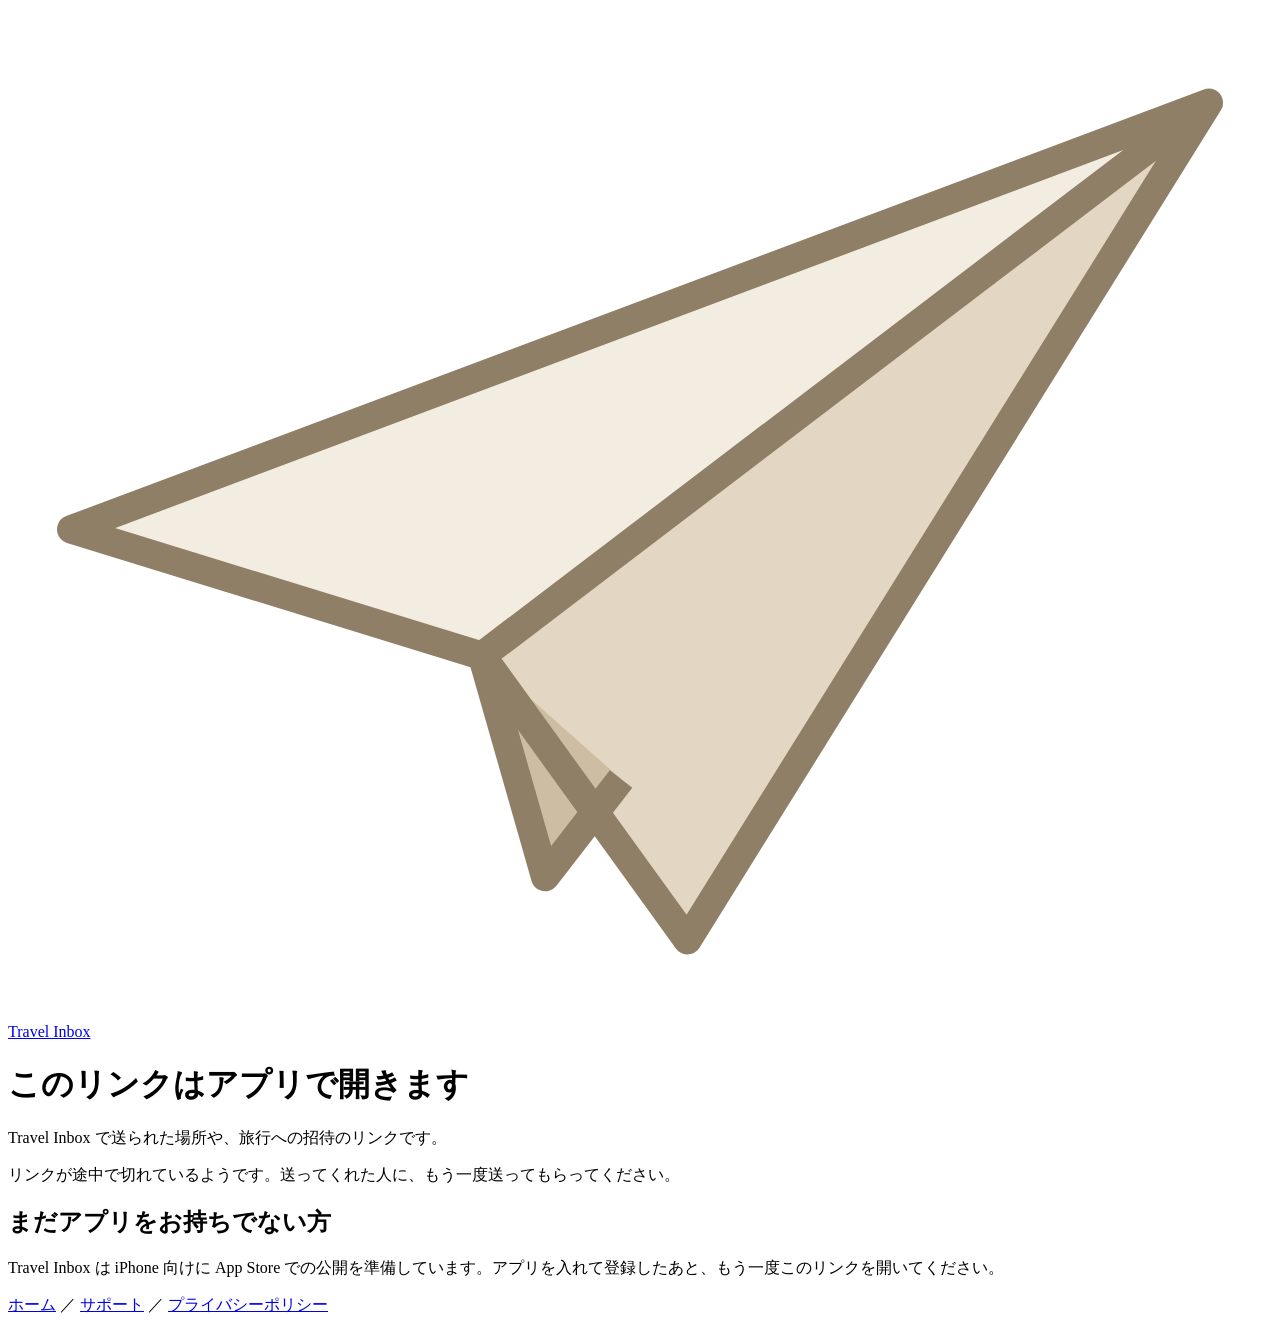
==== i/index.html @ f8fa5d2a "State exactly what trip members see, and help when the app link does nothing - privacy.html: members" ====
<!doctype html>
<html lang="ja">
  <head>
    <meta charset="utf-8" />
    <meta name="viewport" content="width=device-width, initial-scale=1" />
    <title>アプリで開く — Travel Inbox</title>
    <meta name="robots" content="noindex" />
    <!-- リンクの中身（トークン）を外部に渡さない。リファラも送らない。 -->
    <meta name="referrer" content="no-referrer" />
    <meta name="theme-color" content="#faf8f4" media="(prefers-color-scheme: light)" />
    <meta name="theme-color" content="#14120f" media="(prefers-color-scheme: dark)" />
    <link rel="icon" href="https://travel-inbox.hryoichi.com/icon.png" />
    <link rel="stylesheet" href="https://travel-inbox.hryoichi.com/styles.css" />
  </head>

  <!--
    アプリの「送る」「招待リンクを送る」で作られるリンクの行き先
    （https://travel-inbox.hryoichi.com/i/#<トークン>）。

    アプリが入っている iPhone では、Universal Links でこのページを開かずに
    アプリが開く（/.well-known/apple-app-site-association）。LINE のアプリ内
    ブラウザなどで開けなかったときだけ、このページが表示される。

    トークンは # の後ろにあるので、サーバーには届かない。このページもトークンを
    どこにも送らず、アプリを開くリンク（travelinbox://i/<トークン>）を組み立てる
    だけ。リンクの中身（場所・旅行の名前など）は表示しない（登録済みの利用者どうし
    だけで使う機能のため）。
  -->
  <body>
    <header class="site-header">
      <div class="wrap">
        <a class="wordmark" href="https://travel-inbox.hryoichi.com/">
          <svg class="mark" viewBox="0 0 40 32" aria-hidden="true" focusable="false">
            <path d="M2 16.5 38 3 15 20.5z" fill="#f3ece0" />
            <path d="M15 20.5 38 3 21.5 29.5z" fill="#e3d6c2" />
            <path d="M15 20.5 17 27.5l2.4-3.1z" fill="#cdbda3" />
            <path d="M2 16.5 38 3 21.5 29.5 15 20.5zM15 20.5 38 3M15 20.5l2 7 2.4-3.1" fill="none" stroke="#8f7f67" stroke-width=".9" stroke-linejoin="round" />
          </svg>
          Travel Inbox
        </a>
      </div>
    </header>

    <main class="share-link">
      <div class="wrap">
        <h1>このリンクはアプリで開きます</h1>
        <p>Travel Inbox で送られた場所や、旅行への招待のリンクです。</p>

        <div data-has-token hidden>
          <p><a class="share-link-open" href="#" data-open-app>アプリで開く</a></p>
          <p class="share-link-note">「このページを開きますか？」と聞かれたら「開く」を選んでください。</p>
          <p class="share-link-note">
            LINE などのアプリの中で開いていて反応しないときは、画面のメニューから「ブラウザで開く」（Safari で開く）を選んでから、もう一度押してください。
          </p>
        </div>

        <p data-no-token>
          リンクが途中で切れているようです。送ってくれた人に、もう一度送ってもらってください。
        </p>

        <section class="share-link-install" aria-labelledby="install-title">
          <h2 id="install-title">まだアプリをお持ちでない方</h2>
          <p>
            Travel Inbox は iPhone 向けに App Store での公開を準備しています。アプリを入れて登録したあと、もう一度このリンクを開いてください。
          </p>
        </section>

        <p class="share-link-links">
          <a href="https://travel-inbox.hryoichi.com/">ホーム</a> ／
          <a href="https://travel-inbox.hryoichi.com/support.html">サポート</a> ／
          <a href="https://travel-inbox.hryoichi.com/privacy.html">プライバシーポリシー</a>
        </p>
      </div>
    </main>

    <script>
      // アプリの src/utils/share-links.ts と同じ形のトークンだけを受け付ける。
      (function () {
        var token = decodeURIComponent(location.hash.replace(/^#/, ''));
        if (!/^[A-Za-z0-9_-]{8,64}$/.test(token)) return;
        document.querySelector('[data-open-app]').href = 'travelinbox://i/' + token;
        document.querySelector('[data-has-token]').hidden = false;
        document.querySelector('[data-no-token]').hidden = true;
      })();
    </script>
  </body>
</html>
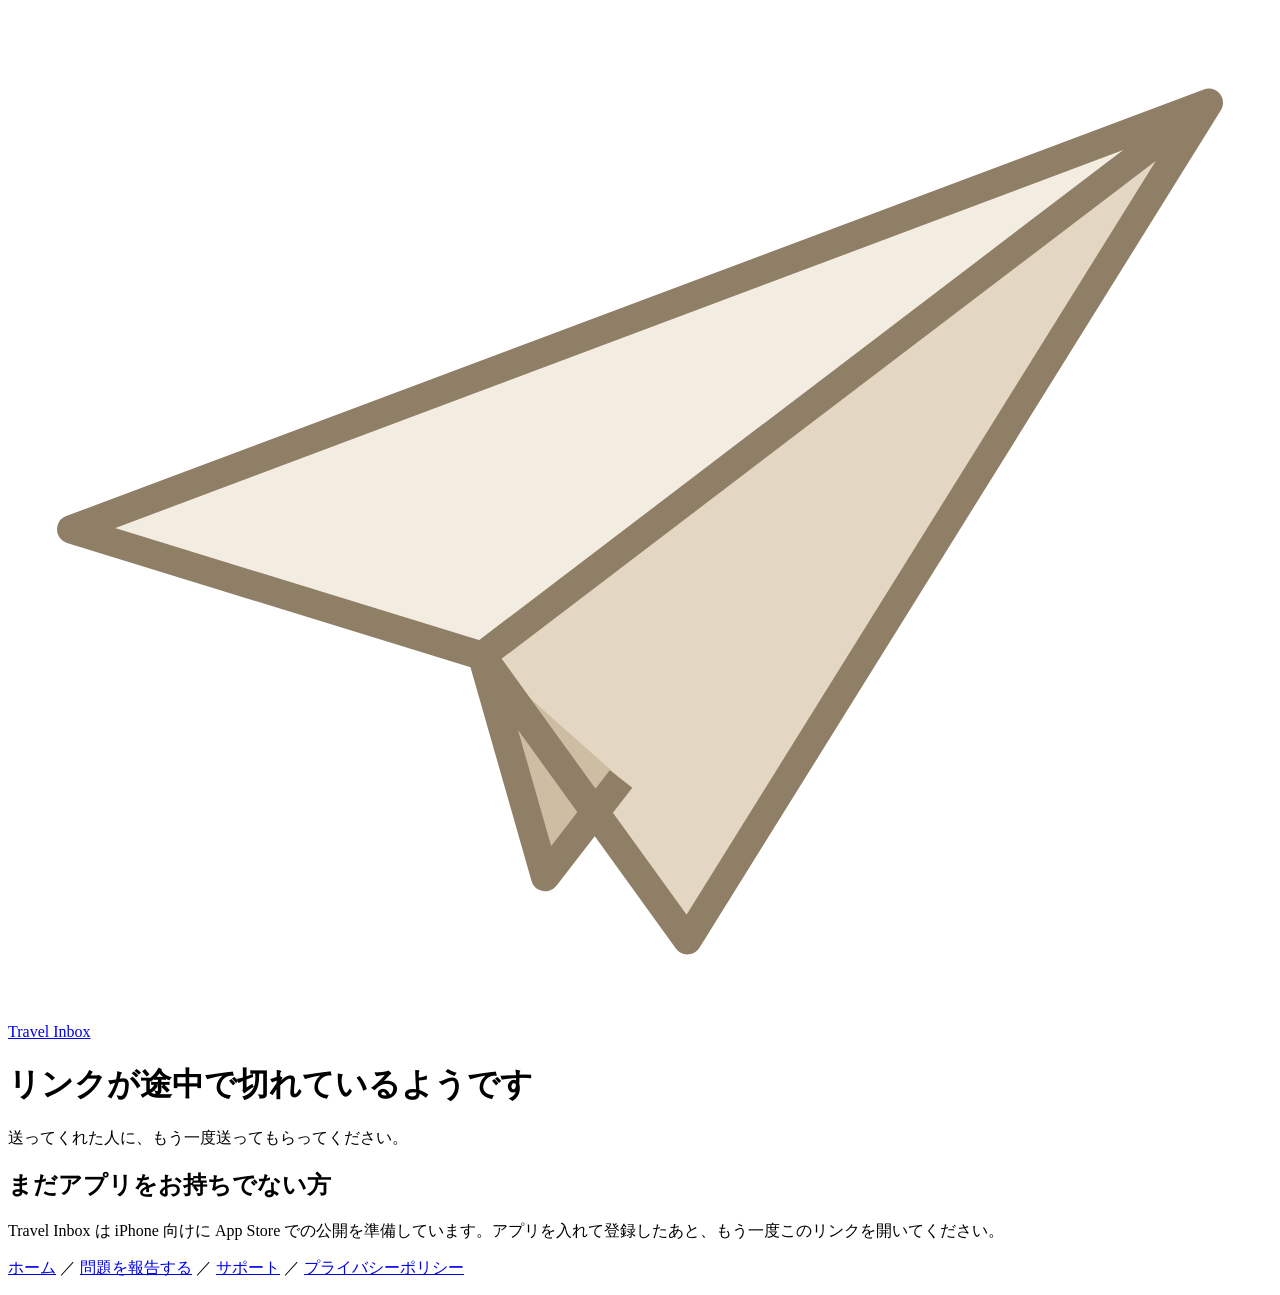
==== commit b44c0cb8: "Show what a shared link holds to people without the app The /i/ page now asks the share-web function" ====
--- a/i/index.html
+++ b/i/index.html
@@ -3,7 +3,7 @@
   <head>
     <meta charset="utf-8" />
     <meta name="viewport" content="width=device-width, initial-scale=1" />
-    <title>アプリで開く — Travel Inbox</title>
+    <title>Travel Inbox で共有されたリンク</title>
     <meta name="robots" content="noindex" />
     <!-- リンクの中身（トークン）を外部に渡さない。リファラも送らない。 -->
     <meta name="referrer" content="no-referrer" />
@@ -18,13 +18,19 @@
     （https://travel-inbox.hryoichi.com/i/#<トークン>）。
 
     アプリが入っている iPhone では、Universal Links でこのページを開かずに
-    アプリが開く（/.well-known/apple-app-site-association）。LINE のアプリ内
-    ブラウザなどで開けなかったときだけ、このページが表示される。
-
-    トークンは # の後ろにあるので、サーバーには届かない。このページもトークンを
-    どこにも送らず、アプリを開くリンク（travelinbox://i/<トークン>）を組み立てる
-    だけ。リンクの中身（場所・旅行の名前など）は表示しない（登録済みの利用者どうし
-    だけで使う機能のため）。
+    アプリが開く（/.well-known/apple-app-site-association）。このページが
+    表示されるのは、アプリを持っていない人と、LINE のアプリ内ブラウザなどで
+    アプリが開かなかったとき。
+
+    中身は、トークンを share-web（Supabase の Edge Function）に POST して受け取る
+    （アプリ側の 共有Webページ仕様書.md §5・§8）。トークンは # の後ろにあるので
+    このサイトのサーバーには届かず、関数にも URL ではなく本文で送る。見せる項目は
+    関数の先の DB 関数が決める（説明文・サムネイル・Places の座標・状態・タグは
+    返ってこない）。古いアプリで作られたリンクは "hidden" が返り、いままでどおり
+    「アプリで開いてください」だけを出す。
+
+    外部スクリプト・解析タグ・Cookie は使わない。名前やメモは他の人が書いた文字
+    なので、必ず textContent で入れる（innerHTML を使わない）。
   -->
   <body>
     <header class="site-header">
@@ -43,30 +49,63 @@
 
     <main class="share-link">
       <div class="wrap">
-        <h1>このリンクはアプリで開きます</h1>
-        <p>Travel Inbox で送られた場所や、旅行への招待のリンクです。</p>
+        <!-- 読み込み中・中身を出さないとき -->
+        <div data-view="message">
+          <h1 data-message-title>このリンクはアプリで開きます</h1>
+          <p data-message-body>Travel Inbox で送られた場所や、旅行への招待のリンクです。</p>
+        </div>
+
+        <!-- 送られた場所・イベント（§5.1） -->
+        <article class="share-card" data-view="item" hidden>
+          <p class="share-lead" data-item-lead></p>
+          <p class="share-kind" data-item-kind></p>
+          <h1 data-item-title></h1>
+          <ul class="share-facts" data-item-facts></ul>
+          <section class="share-memo" data-item-memo hidden>
+            <h2 data-item-memo-title></h2>
+            <p data-item-memo-body></p>
+          </section>
+          <div class="share-actions" data-item-actions></div>
+          <p class="share-link-note" data-expires></p>
+        </article>
+
+        <!-- 旅行への招待（§5.2）。行程やアイテムは出さない -->
+        <article class="share-card" data-view="invite" hidden>
+          <p class="share-lead" data-invite-lead></p>
+          <p class="share-kind">旅行</p>
+          <h1 data-invite-title></h1>
+          <ul class="share-facts" data-invite-facts></ul>
+          <p class="share-warning" data-invite-full hidden>
+            この旅行はメンバーが上限（10人）に達しています。
+          </p>
+          <p>参加すると、みんなが保存した場所を日ごとの行程にまとめられます。</p>
+          <p class="share-link-note" data-expires></p>
+        </article>
 
         <div data-has-token hidden>
           <p><a class="share-link-open" href="#" data-open-app>アプリで開く</a></p>
-          <p class="share-link-note">「このページを開きますか？」と聞かれたら「開く」を選んでください。</p>
+          <p class="share-link-note">アプリをお持ちの方はこちら。「このページを開きますか？」と聞かれたら「開く」を選んでください。</p>
           <p class="share-link-note">
             LINE などのアプリの中で開いていて反応しないときは、画面のメニューから「ブラウザで開く」（Safari で開く）を選んでから、もう一度押してください。
           </p>
         </div>
 
-        <p data-no-token>
-          リンクが途中で切れているようです。送ってくれた人に、もう一度送ってもらってください。
-        </p>
-
         <section class="share-link-install" aria-labelledby="install-title">
-          <h2 id="install-title">まだアプリをお持ちでない方</h2>
-          <p>
+          <h2 id="install-title" data-install-title>まだアプリをお持ちでない方</h2>
+          <ul class="share-benefits" data-benefits hidden>
+            <li>地図で、近くにある「行きたい」がすぐ分かる</li>
+            <li>会期のあるイベントは、前日にお知らせ</li>
+            <li>旅行の日程に入れて、行程のたたき台が作れる</li>
+          </ul>
+          <p data-store hidden><a class="share-link-open" href="#" data-store-link>App Store で入手</a></p>
+          <p data-install-note>
             Travel Inbox は iPhone 向けに App Store での公開を準備しています。アプリを入れて登録したあと、もう一度このリンクを開いてください。
           </p>
         </section>
 
         <p class="share-link-links">
           <a href="https://travel-inbox.hryoichi.com/">ホーム</a> ／
+          <a href="https://travel-inbox.hryoichi.com/support.html#report">問題を報告する</a> ／
           <a href="https://travel-inbox.hryoichi.com/support.html">サポート</a> ／
           <a href="https://travel-inbox.hryoichi.com/privacy.html">プライバシーポリシー</a>
         </p>
@@ -74,13 +113,260 @@
     </main>
 
     <script>
-      // アプリの src/utils/share-links.ts と同じ形のトークンだけを受け付ける。
       (function () {
-        var token = decodeURIComponent(location.hash.replace(/^#/, ''));
-        if (!/^[A-Za-z0-9_-]{8,64}$/.test(token)) return;
-        document.querySelector('[data-open-app]').href = 'travelinbox://i/' + token;
-        document.querySelector('[data-has-token]').hidden = false;
-        document.querySelector('[data-no-token]').hidden = true;
+        // App Store での公開が済んだら true にする（それまではボタンを出さない）。
+        var APP_STORE_LIVE = false;
+        var APP_STORE_URL = 'https://apps.apple.com/jp/app/id6815047981';
+
+        // ?backend=dev は dev の Supabase で作ったリンクを確かめるときだけ。
+        // どちらも公開の URL で、隠す必要はない。
+        var FUNCTIONS = {
+          prod: 'https://avoiknphqnhcsiqjcppp.supabase.co/functions/v1/share-web',
+          dev: 'https://ofaqtlhohzhgfcshvieb.supabase.co/functions/v1/share-web',
+        };
+        var backend = /(?:^|[?&])backend=dev(?:&|$)/.test(location.search) ? FUNCTIONS.dev : FUNCTIONS.prod;
+
+        var CATEGORIES = {
+          restaurant: 'レストラン',
+          cafe: 'カフェ',
+          sightseeing: '観光',
+          nature: '自然',
+          shopping: 'ショッピング',
+          hotel: '宿泊',
+          museum: '美術館・博物館',
+          activity: 'アクティビティ',
+          other: 'その他',
+        };
+        var SOURCE_LINKS = {
+          instagram: 'Instagram の投稿を見る',
+          tiktok: 'TikTok の投稿を見る',
+          x: 'X の投稿を見る',
+          google_maps: 'Google マップで見る',
+        };
+
+        var $ = function (selector) {
+          return document.querySelector(selector);
+        };
+        var show = function (selector, visible) {
+          var node = $(selector);
+          if (node) node.hidden = !visible;
+        };
+        var text = function (selector, value) {
+          $(selector).textContent = value;
+        };
+        var ua = navigator.userAgent;
+        var isApple = /iPhone|iPad|iPod|Macintosh/.test(ua);
+        var isAndroid = /Android/.test(ua);
+
+        var setMessage = function (title, body) {
+          text('[data-message-title]', title);
+          text('[data-message-body]', body);
+          show('[data-view="message"]', true);
+          show('[data-view="item"]', false);
+          show('[data-view="invite"]', false);
+        };
+
+        // 「保存すると何ができるか」とストアのボタン（§6.1）。kind が無いときは一般の案内。
+        var setInstall = function (kind) {
+          if (kind) {
+            text('[data-install-title]', kind === 'invite' ? 'Travel Inbox で参加する' : 'Travel Inbox に保存すると');
+            show('[data-benefits]', true);
+          }
+          if (isAndroid) {
+            text('[data-install-note]', 'いまは iPhone 版だけです。');
+            return;
+          }
+          if (APP_STORE_LIVE) {
+            var link = $('[data-store-link]');
+            link.href = APP_STORE_URL;
+            link.textContent =
+              kind === 'invite' ? 'App Store で入手して参加する'
+              : kind === 'item' ? 'App Store で入手して保存する'
+              : 'App Store で入手';
+            show('[data-store]', true);
+            text('[data-install-note]', 'アプリを入れて登録したら、もう一度このリンクを開いてください。');
+          }
+        };
+
+        var day = function (date, withYear) {
+          return date.toLocaleDateString(
+            'ja-JP',
+            withYear
+              ? { year: 'numeric', month: 'long', day: 'numeric', weekday: 'short' }
+              : { month: 'long', day: 'numeric', weekday: 'short' },
+          );
+        };
+        // 「10月10日(金) 〜 11月24日(月)」。今年でなければ年も付ける。
+        var period = function (start, end) {
+          if (!start) return '';
+          var thisYear = new Date().getFullYear();
+          var withYear = start.getFullYear() !== thisYear || Boolean(end && end.getFullYear() !== thisYear);
+          if (!end || start.toDateString() === end.toDateString()) return day(start, withYear);
+          return day(start, withYear) + ' 〜 ' + day(end, withYear);
+        };
+        var parseInstant = function (value) {
+          var date = value ? new Date(value) : null;
+          return date && !isNaN(date.getTime()) ? date : null;
+        };
+        // 旅行の日程は「2026-10-10」の形の現地の日付。
+        var parseDay = function (value) {
+          var match = /^(\d{4})-(\d{2})-(\d{2})$/.exec(value || '');
+          return match ? new Date(Number(match[1]), Number(match[2]) - 1, Number(match[3])) : null;
+        };
+        var until = function (value) {
+          var date = parseInstant(value);
+          return date
+            ? 'このリンクは' + date.toLocaleDateString('ja-JP', { month: 'long', day: 'numeric' }) + 'まで有効です。'
+            : '';
+        };
+        var fact = function (list, value) {
+          if (!value) return;
+          var li = document.createElement('li');
+          li.textContent = value;
+          list.appendChild(li);
+        };
+        var action = function (list, label, href) {
+          if (!/^https?:\/\//.test(href)) return;
+          var a = document.createElement('a');
+          a.className = 'share-action';
+          a.href = href;
+          a.rel = 'noopener noreferrer';
+          a.textContent = label;
+          list.appendChild(a);
+        };
+
+        var renderItem = function (data) {
+          var item = data.item || {};
+          var isEvent = item.type === 'event';
+          var sender = data.sender_name;
+          var what = isEvent ? '「行きたいイベント」' : '「行きたい場所」';
+          text('[data-item-lead]', (sender ? sender + 'さんから' : '') + what + 'が届きました');
+          text('[data-item-kind]', isEvent ? 'イベント' : CATEGORIES[item.category] || '場所');
+          text('[data-item-title]', item.title || '');
+          document.title = (item.title || '共有されたリンク') + ' — Travel Inbox';
+
+          var facts = $('[data-item-facts]');
+          if (isEvent) {
+            fact(facts, period(parseInstant(item.event_start_at), parseInstant(item.event_end_at)));
+            if (item.venue) fact(facts, '会場: ' + item.venue);
+          }
+          fact(facts, item.address || [item.prefecture, item.city].filter(Boolean).join(''));
+
+          if (item.memo) {
+            text('[data-item-memo-title]', (sender ? sender + 'さん' : '送った人') + 'のメモ');
+            text('[data-item-memo-body]', item.memo);
+            show('[data-item-memo]', true);
+          }
+
+          // 地図アプリのリンク（§5.1・§10.1）。Places の座標は返ってこないので、
+          // 返ってきた座標は使ってよい。place ID は Google マップの URL にだけ使う。
+          var actions = $('[data-item-actions]');
+          var name = (isEvent ? item.venue : item.place_name) || item.title || '';
+          var hasPin = typeof item.latitude === 'number' && typeof item.longitude === 'number';
+          var pin = hasPin ? item.latitude + ',' + item.longitude : '';
+          var words = [name, item.address].filter(Boolean).join(' ');
+          var fromGoogleMaps = item.source === 'google_maps' && item.source_url;
+          if (!fromGoogleMaps && (item.google_place_id || pin || words)) {
+            var google =
+              'https://www.google.com/maps/search/?api=1&query=' +
+              encodeURIComponent(item.google_place_id ? words : pin || words) +
+              (item.google_place_id ? '&query_place_id=' + encodeURIComponent(item.google_place_id) : '');
+            action(actions, 'Google マップで開く', google);
+          }
+          if (isApple && (pin || words)) {
+            var apple =
+              'https://maps.apple.com/?q=' +
+              encodeURIComponent(name || words) +
+              (pin ? '&ll=' + pin : item.address ? '&address=' + encodeURIComponent(item.address) : '');
+            action(actions, 'Apple マップで開く', apple);
+          }
+          if (item.source_url) {
+            action(actions, SOURCE_LINKS[item.source] || '元のページを見る', item.source_url);
+          }
+
+          text('[data-view="item"] [data-expires]', until(data.expires_at));
+          show('[data-view="message"]', false);
+          show('[data-view="item"]', true);
+        };
+
+        var renderInvite = function (data) {
+          var trip = data.trip || {};
+          text('[data-invite-lead]', (trip.owner_name ? trip.owner_name + 'さんから' : '') + '旅行に招待されています');
+          text('[data-invite-title]', trip.title || '');
+          document.title = '旅行「' + (trip.title || '') + '」への招待 — Travel Inbox';
+
+          var facts = $('[data-invite-facts]');
+          if (trip.destination_name && trip.destination_name !== trip.title) {
+            fact(facts, '行き先: ' + trip.destination_name);
+          }
+          var start = parseDay(trip.start_date);
+          var end = parseDay(trip.end_date);
+          if (start) {
+            var days = end ? Math.round((end - start) / 86400000) + 1 : 1;
+            fact(facts, period(start, end) + (days > 1 ? '・' + days + '日間' : ''));
+          }
+          fact(facts, 'メンバー' + (trip.member_count || 1) + '人');
+          show('[data-invite-full]', (trip.member_count || 0) >= 10);
+
+          text('[data-view="invite"] [data-expires]', until(data.expires_at));
+          show('[data-view="message"]', false);
+          show('[data-view="invite"]', true);
+        };
+
+        // アプリの src/utils/share-links.ts と同じ形のトークンだけを受け付ける。
+        var token = '';
+        try {
+          token = decodeURIComponent(location.hash.replace(/^#/, ''));
+        } catch (e) {
+          token = '';
+        }
+        if (!/^[A-Za-z0-9_-]{8,64}$/.test(token)) {
+          setMessage('リンクが途中で切れているようです', '送ってくれた人に、もう一度送ってもらってください。');
+          setInstall(null);
+          return;
+        }
+
+        $('[data-open-app]').href = 'travelinbox://i/' + token;
+        show('[data-has-token]', true);
+        setMessage('読み込んでいます…', '');
+        setInstall(null);
+
+        fetch(backend, {
+          method: 'POST',
+          headers: { 'Content-Type': 'application/json' },
+          body: JSON.stringify({ token: token }),
+          credentials: 'omit',
+          referrerPolicy: 'no-referrer',
+          cache: 'no-store',
+        })
+          .then(function (response) {
+            if (!response.ok) throw new Error('status ' + response.status);
+            return response.json();
+          })
+          .then(function (data) {
+            if (data.state === 'ok' && data.kind === 'item') {
+              renderItem(data);
+              setInstall('item');
+            } else if (data.state === 'ok' && data.kind === 'invite') {
+              renderInvite(data);
+              setInstall('invite');
+            } else if (data.state === 'expired') {
+              setMessage('このリンクは有効期限が切れています', '送った人に新しいリンクを頼んでください。');
+              show('[data-has-token]', false);
+            } else if (data.state === 'hidden') {
+              // Web で見せる前に作られたリンク（§7.3）。いままでどおりの案内。
+              setMessage('このリンクはアプリで開きます', 'Travel Inbox で送られた場所や、旅行への招待のリンクです。');
+            } else {
+              setMessage(
+                'このリンクは使えなくなっています',
+                '送った人が止めたか、送った項目や旅行が削除された可能性があります。',
+              );
+              show('[data-has-token]', false);
+            }
+          })
+          .catch(function () {
+            setMessage('通信できませんでした', '電波の良いところで、ページを読み込み直してください。');
+          });
       })();
     </script>
   </body>
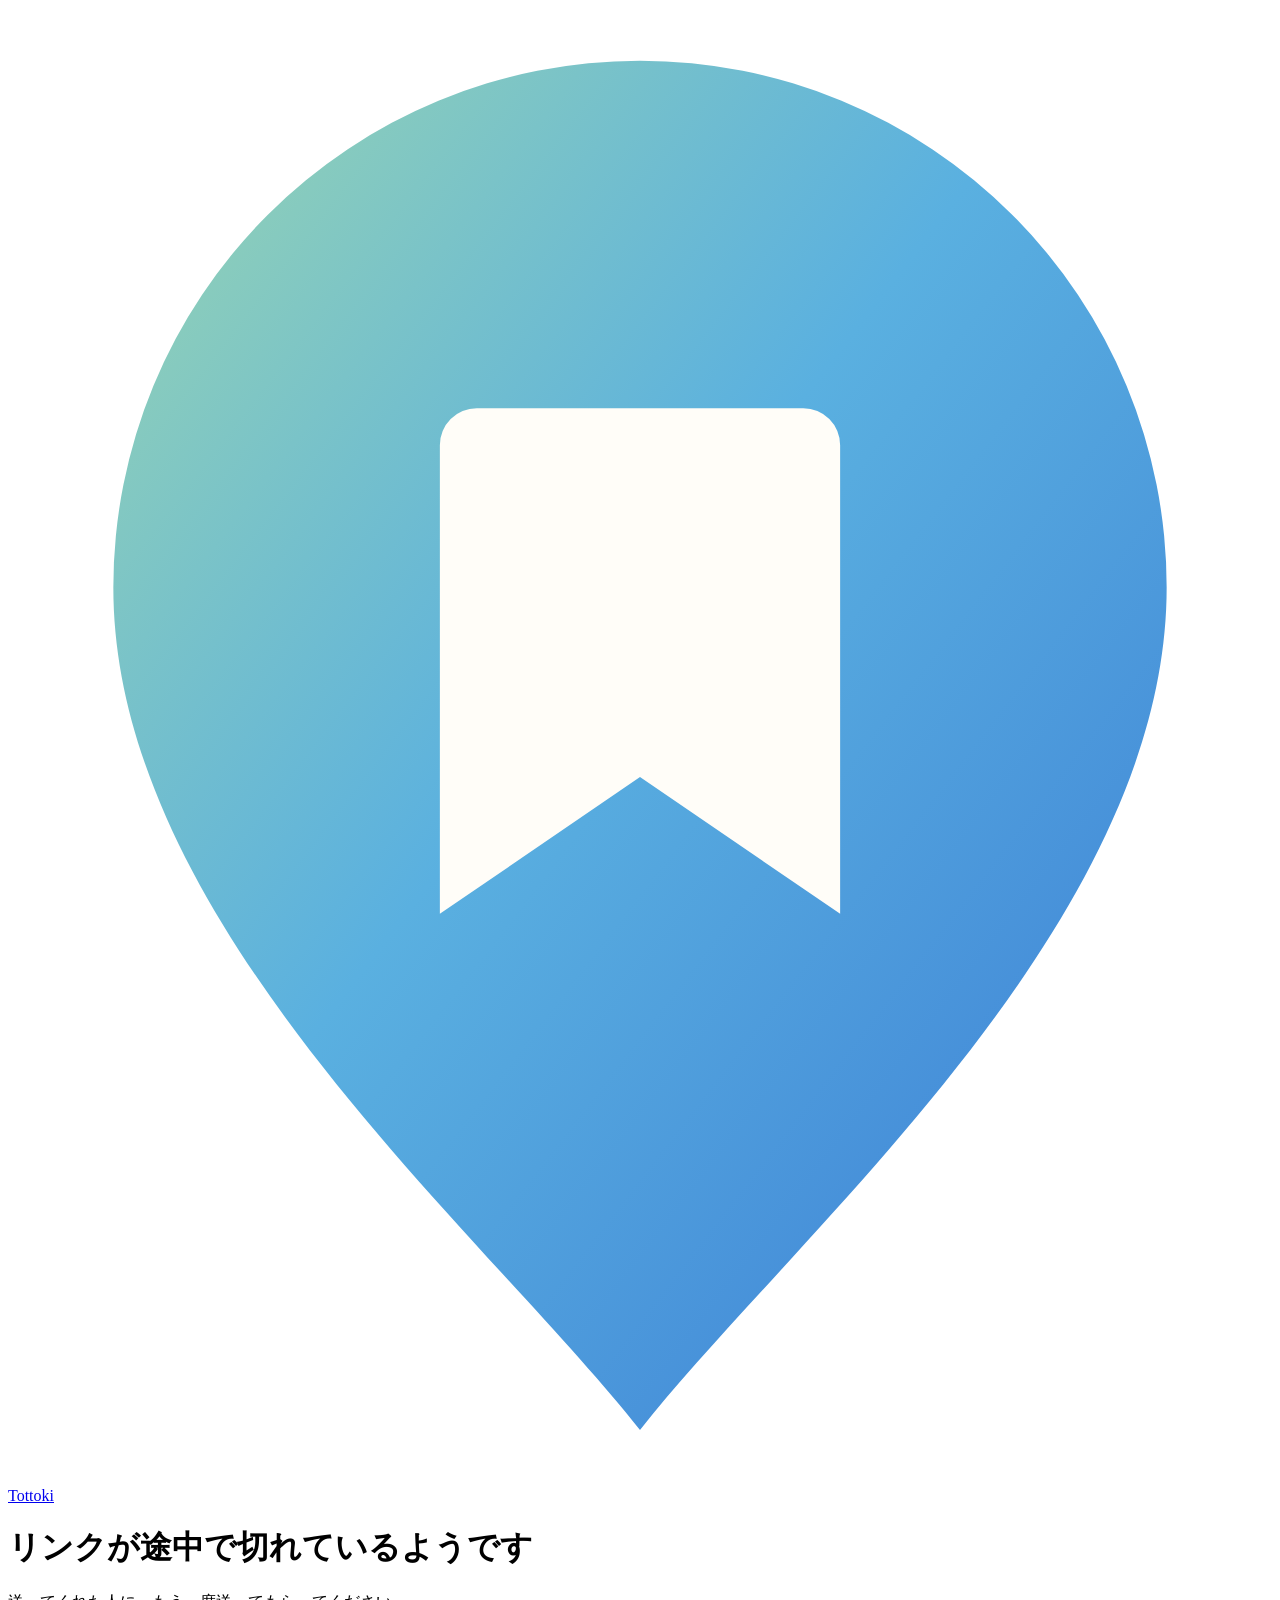
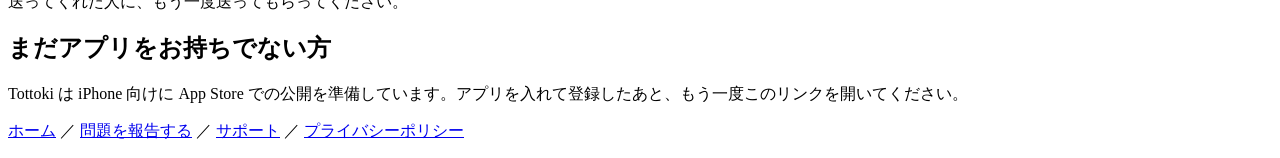
==== commit a5a7ee49: "Rename the site to Tottoki and move it to tottoki.hryoichi.com The app is now Tottoki (とっとき), "行きたいを" ====
--- a/i/index.html
+++ b/i/index.html
@@ -3,19 +3,19 @@
   <head>
     <meta charset="utf-8" />
     <meta name="viewport" content="width=device-width, initial-scale=1" />
-    <title>Travel Inbox で共有されたリンク</title>
+    <title>Tottoki で共有されたリンク</title>
     <meta name="robots" content="noindex" />
     <!-- リンクの中身（トークン）を外部に渡さない。リファラも送らない。 -->
     <meta name="referrer" content="no-referrer" />
     <meta name="theme-color" content="#faf8f4" media="(prefers-color-scheme: light)" />
     <meta name="theme-color" content="#14120f" media="(prefers-color-scheme: dark)" />
-    <link rel="icon" href="https://travel-inbox.hryoichi.com/icon.png" />
-    <link rel="stylesheet" href="https://travel-inbox.hryoichi.com/styles.css" />
+    <link rel="icon" href="https://tottoki.hryoichi.com/icon.png" />
+    <link rel="stylesheet" href="https://tottoki.hryoichi.com/styles.css" />
   </head>
 
   <!--
     アプリの「送る」「招待リンクを送る」で作られるリンクの行き先
-    （https://travel-inbox.hryoichi.com/i/#<トークン>）。
+    （https://tottoki.hryoichi.com/i/#<トークン>）。
 
     アプリが入っている iPhone では、Universal Links でこのページを開かずに
     アプリが開く（/.well-known/apple-app-site-association）。このページが
@@ -25,9 +25,8 @@
     中身は、トークンを share-web（Supabase の Edge Function）に POST して受け取る
     （アプリ側の 共有Webページ仕様書.md §5・§8）。トークンは # の後ろにあるので
     このサイトのサーバーには届かず、関数にも URL ではなく本文で送る。見せる項目は
-    関数の先の DB 関数が決める（説明文・サムネイル・Places の座標・状態・タグは
-    返ってこない）。古いアプリで作られたリンクは "hidden" が返り、いままでどおり
-    「アプリで開いてください」だけを出す。
+    関数の先の DB 関数が決める（説明文・サムネイル・Places の座標・状態・タグ・
+    メモ（送ったときに選んだもの以外）は返ってこない）。
 
     外部スクリプト・解析タグ・Cookie は使わない。名前やメモは他の人が書いた文字
     なので、必ず textContent で入れる（innerHTML を使わない）。
@@ -35,14 +34,13 @@
   <body>
     <header class="site-header">
       <div class="wrap">
-        <a class="wordmark" href="https://travel-inbox.hryoichi.com/">
-          <svg class="mark" viewBox="0 0 40 32" aria-hidden="true" focusable="false">
-            <path d="M2 16.5 38 3 15 20.5z" fill="#f3ece0" />
-            <path d="M15 20.5 38 3 21.5 29.5z" fill="#e3d6c2" />
-            <path d="M15 20.5 17 27.5l2.4-3.1z" fill="#cdbda3" />
-            <path d="M2 16.5 38 3 21.5 29.5 15 20.5zM15 20.5 38 3M15 20.5l2 7 2.4-3.1" fill="none" stroke="#8f7f67" stroke-width=".9" stroke-linejoin="round" />
+        <a class="wordmark" href="https://tottoki.hryoichi.com/">
+          <svg class="mark" viewBox="0 0 24 28" aria-hidden="true" focusable="false">
+            <defs><linearGradient id="pin-wash" x1="0" y1="0" x2="1" y2="1"><stop offset="0" stop-color="#9ad6b0" /><stop offset=".45" stop-color="#5ab0e0" /><stop offset="1" stop-color="#3a7bd5" /></linearGradient></defs>
+            <path d="M12 27C9 23.2 2 17.4 2 11a10 10 0 0 1 20 0c0 6.4-7 12.2-10 16z" fill="url(#pin-wash)" />
+            <path d="M8.9 7.6h6.2a.7.7 0 0 1 .7.7v8.9L12 14.6l-3.8 2.6V8.3a.7.7 0 0 1 .7-.7z" fill="#fffdf8" />
           </svg>
-          Travel Inbox
+          Tottoki
         </a>
       </div>
     </header>
@@ -52,7 +50,7 @@
         <!-- 読み込み中・中身を出さないとき -->
         <div data-view="message">
           <h1 data-message-title>このリンクはアプリで開きます</h1>
-          <p data-message-body>Travel Inbox で送られた場所や、旅行への招待のリンクです。</p>
+          <p data-message-body>Tottoki で送られた場所や、旅行への招待のリンクです。</p>
         </div>
 
         <!-- 送られた場所・イベント（§5.1） -->
@@ -69,7 +67,7 @@
           <p class="share-link-note" data-expires></p>
         </article>
 
-        <!-- 旅行への招待（§5.2）。行程やアイテムは出さない -->
+        <!-- 旅行への招待（§5.2）。行程は出すが、メモ・旅行の中のメモ・メンバーの名前は出さない -->
         <article class="share-card" data-view="invite" hidden>
           <p class="share-lead" data-invite-lead></p>
           <p class="share-kind">旅行</p>
@@ -78,6 +76,7 @@
           <p class="share-warning" data-invite-full hidden>
             この旅行はメンバーが上限（10人）に達しています。
           </p>
+          <div class="share-itinerary" data-invite-itinerary></div>
           <p>参加すると、みんなが保存した場所を日ごとの行程にまとめられます。</p>
           <p class="share-link-note" data-expires></p>
         </article>
@@ -99,15 +98,15 @@
           </ul>
           <p data-store hidden><a class="share-link-open" href="#" data-store-link>App Store で入手</a></p>
           <p data-install-note>
-            Travel Inbox は iPhone 向けに App Store での公開を準備しています。アプリを入れて登録したあと、もう一度このリンクを開いてください。
+            Tottoki は iPhone 向けに App Store での公開を準備しています。アプリを入れて登録したあと、もう一度このリンクを開いてください。
           </p>
         </section>
 
         <p class="share-link-links">
-          <a href="https://travel-inbox.hryoichi.com/">ホーム</a> ／
-          <a href="https://travel-inbox.hryoichi.com/support.html#report">問題を報告する</a> ／
-          <a href="https://travel-inbox.hryoichi.com/support.html">サポート</a> ／
-          <a href="https://travel-inbox.hryoichi.com/privacy.html">プライバシーポリシー</a>
+          <a href="https://tottoki.hryoichi.com/">ホーム</a> ／
+          <a href="https://tottoki.hryoichi.com/support.html#report">問題を報告する</a> ／
+          <a href="https://tottoki.hryoichi.com/support.html">サポート</a> ／
+          <a href="https://tottoki.hryoichi.com/privacy.html">プライバシーポリシー</a>
         </p>
       </div>
     </main>
@@ -116,7 +115,7 @@
       (function () {
         // App Store での公開が済んだら true にする（それまではボタンを出さない）。
         var APP_STORE_LIVE = false;
-        var APP_STORE_URL = 'https://apps.apple.com/jp/app/id6815047981';
+        var APP_STORE_URL = 'https://apps.apple.com/jp/app/id6818862412';
 
         // ?backend=dev は dev の Supabase で作ったリンクを確かめるときだけ。
         // どちらも公開の URL で、隠す必要はない。
@@ -169,7 +168,7 @@
         // 「保存すると何ができるか」とストアのボタン（§6.1）。kind が無いときは一般の案内。
         var setInstall = function (kind) {
           if (kind) {
-            text('[data-install-title]', kind === 'invite' ? 'Travel Inbox で参加する' : 'Travel Inbox に保存すると');
+            text('[data-install-title]', kind === 'invite' ? 'Tottoki で参加する' : 'Tottoki に保存すると');
             show('[data-benefits]', true);
           }
           if (isAndroid) {
@@ -235,6 +234,37 @@
           list.appendChild(a);
         };
 
+        // 地図アプリと元のページへのリンク（§5.1・§10.1）。Places の座標は返って
+        // こないので、返ってきた座標は使ってよい。place ID は Google マップの URL
+        // にだけ使う。
+        var mapLinks = function (list, item, withSource) {
+          var isEvent = item.type === 'event';
+          var name = (isEvent ? item.venue : item.place_name) || item.title || '';
+          var hasPin = typeof item.latitude === 'number' && typeof item.longitude === 'number';
+          var pin = hasPin ? item.latitude + ',' + item.longitude : '';
+          var words = [name, item.address].filter(Boolean).join(' ');
+          var fromGoogleMaps = item.source === 'google_maps' && item.source_url;
+          if (fromGoogleMaps && !withSource) {
+            action(list, 'Google マップで開く', item.source_url);
+          } else if (!fromGoogleMaps && (item.google_place_id || pin || words)) {
+            var google =
+              'https://www.google.com/maps/search/?api=1&query=' +
+              encodeURIComponent(item.google_place_id ? words : pin || words) +
+              (item.google_place_id ? '&query_place_id=' + encodeURIComponent(item.google_place_id) : '');
+            action(list, 'Google マップで開く', google);
+          }
+          if (isApple && (pin || words)) {
+            var apple =
+              'https://maps.apple.com/?q=' +
+              encodeURIComponent(name || words) +
+              (pin ? '&ll=' + pin : item.address ? '&address=' + encodeURIComponent(item.address) : '');
+            action(list, 'Apple マップで開く', apple);
+          }
+          if (withSource && item.source_url) {
+            action(list, SOURCE_LINKS[item.source] || '元のページを見る', item.source_url);
+          }
+        };
+
         var renderItem = function (data) {
           var item = data.item || {};
           var isEvent = item.type === 'event';
@@ -243,7 +273,7 @@
           text('[data-item-lead]', (sender ? sender + 'さんから' : '') + what + 'が届きました');
           text('[data-item-kind]', isEvent ? 'イベント' : CATEGORIES[item.category] || '場所');
           text('[data-item-title]', item.title || '');
-          document.title = (item.title || '共有されたリンク') + ' — Travel Inbox';
+          document.title = (item.title || '共有されたリンク') + ' — Tottoki';
 
           var facts = $('[data-item-facts]');
           if (isEvent) {
@@ -258,42 +288,86 @@
             show('[data-item-memo]', true);
           }
 
-          // 地図アプリのリンク（§5.1・§10.1）。Places の座標は返ってこないので、
-          // 返ってきた座標は使ってよい。place ID は Google マップの URL にだけ使う。
-          var actions = $('[data-item-actions]');
-          var name = (isEvent ? item.venue : item.place_name) || item.title || '';
-          var hasPin = typeof item.latitude === 'number' && typeof item.longitude === 'number';
-          var pin = hasPin ? item.latitude + ',' + item.longitude : '';
-          var words = [name, item.address].filter(Boolean).join(' ');
-          var fromGoogleMaps = item.source === 'google_maps' && item.source_url;
-          if (!fromGoogleMaps && (item.google_place_id || pin || words)) {
-            var google =
-              'https://www.google.com/maps/search/?api=1&query=' +
-              encodeURIComponent(item.google_place_id ? words : pin || words) +
-              (item.google_place_id ? '&query_place_id=' + encodeURIComponent(item.google_place_id) : '');
-            action(actions, 'Google マップで開く', google);
-          }
-          if (isApple && (pin || words)) {
-            var apple =
-              'https://maps.apple.com/?q=' +
-              encodeURIComponent(name || words) +
-              (pin ? '&ll=' + pin : item.address ? '&address=' + encodeURIComponent(item.address) : '');
-            action(actions, 'Apple マップで開く', apple);
-          }
-          if (item.source_url) {
-            action(actions, SOURCE_LINKS[item.source] || '元のページを見る', item.source_url);
-          }
+          mapLinks($('[data-item-actions]'), item, true);
 
           text('[data-view="item"] [data-expires]', until(data.expires_at));
           show('[data-view="message"]', false);
           show('[data-view="item"]', true);
+        };
+
+        // 行程（§5.2）。日ごとに、時刻・名前・種類・住所と地図のリンク。日が
+        // 決まっていない場所は最後に「未定」としてまとめる。
+        var renderItinerary = function (root, entries, start) {
+          if (entries.length === 0) return;
+          var heading = document.createElement('h2');
+          heading.textContent = '行程（' + entries.length + '件）';
+          root.appendChild(heading);
+
+          var groups = [];
+          entries.forEach(function (entry) {
+            var key = typeof entry.day_index === 'number' ? entry.day_index : null;
+            var last = groups[groups.length - 1];
+            if (!last || last.key !== key) groups.push((last = { key: key, entries: [] }));
+            last.entries.push(entry);
+          });
+
+          groups.forEach(function (group) {
+            var dayTitle = document.createElement('h3');
+            if (group.key === null) {
+              dayTitle.textContent = '未定';
+            } else {
+              var label = group.key + '日目';
+              if (start) {
+                var date = new Date(start.getFullYear(), start.getMonth(), start.getDate() + group.key - 1);
+                label += ' ' + date.toLocaleDateString('ja-JP', { month: 'long', day: 'numeric', weekday: 'short' });
+              }
+              dayTitle.textContent = label;
+            }
+            root.appendChild(dayTitle);
+
+            var list = document.createElement('ol');
+            list.className = 'share-stops';
+            group.entries.forEach(function (entry) {
+              var item = entry.item || {};
+              var li = document.createElement('li');
+              var head = document.createElement('p');
+              head.className = 'share-stop-title';
+              if (entry.planned_time) {
+                var time = document.createElement('span');
+                time.className = 'share-stop-time';
+                time.textContent = entry.planned_time;
+                head.appendChild(time);
+              }
+              head.appendChild(document.createTextNode(item.title || ''));
+              li.appendChild(head);
+
+              var meta = [
+                item.type === 'event' ? 'イベント' : CATEGORIES[item.category] || null,
+                item.type === 'event' ? period(parseInstant(item.event_start_at), parseInstant(item.event_end_at)) : null,
+                item.address || [item.prefecture, item.city].filter(Boolean).join('') || null,
+              ].filter(Boolean);
+              if (meta.length > 0) {
+                var line = document.createElement('p');
+                line.className = 'share-stop-meta';
+                line.textContent = meta.join(' ・ ');
+                li.appendChild(line);
+              }
+
+              var links = document.createElement('div');
+              links.className = 'share-stop-links';
+              mapLinks(links, item, false);
+              if (links.childNodes.length > 0) li.appendChild(links);
+              list.appendChild(li);
+            });
+            root.appendChild(list);
+          });
         };
 
         var renderInvite = function (data) {
           var trip = data.trip || {};
           text('[data-invite-lead]', (trip.owner_name ? trip.owner_name + 'さんから' : '') + '旅行に招待されています');
           text('[data-invite-title]', trip.title || '');
-          document.title = '旅行「' + (trip.title || '') + '」への招待 — Travel Inbox';
+          document.title = '旅行「' + (trip.title || '') + '」への招待 — Tottoki';
 
           var facts = $('[data-invite-facts]');
           if (trip.destination_name && trip.destination_name !== trip.title) {
@@ -307,6 +381,7 @@
           }
           fact(facts, 'メンバー' + (trip.member_count || 1) + '人');
           show('[data-invite-full]', (trip.member_count || 0) >= 10);
+          renderItinerary($('[data-invite-itinerary]'), trip.items || [], start);
 
           text('[data-view="invite"] [data-expires]', until(data.expires_at));
           show('[data-view="message"]', false);
@@ -326,7 +401,7 @@
           return;
         }
 
-        $('[data-open-app]').href = 'travelinbox://i/' + token;
+        $('[data-open-app]').href = 'tottoki://i/' + token;
         show('[data-has-token]', true);
         setMessage('読み込んでいます…', '');
         setInstall(null);
@@ -353,9 +428,6 @@
             } else if (data.state === 'expired') {
               setMessage('このリンクは有効期限が切れています', '送った人に新しいリンクを頼んでください。');
               show('[data-has-token]', false);
-            } else if (data.state === 'hidden') {
-              // Web で見せる前に作られたリンク（§7.3）。いままでどおりの案内。
-              setMessage('このリンクはアプリで開きます', 'Travel Inbox で送られた場所や、旅行への招待のリンクです。');
             } else {
               setMessage(
                 'このリンクは使えなくなっています',
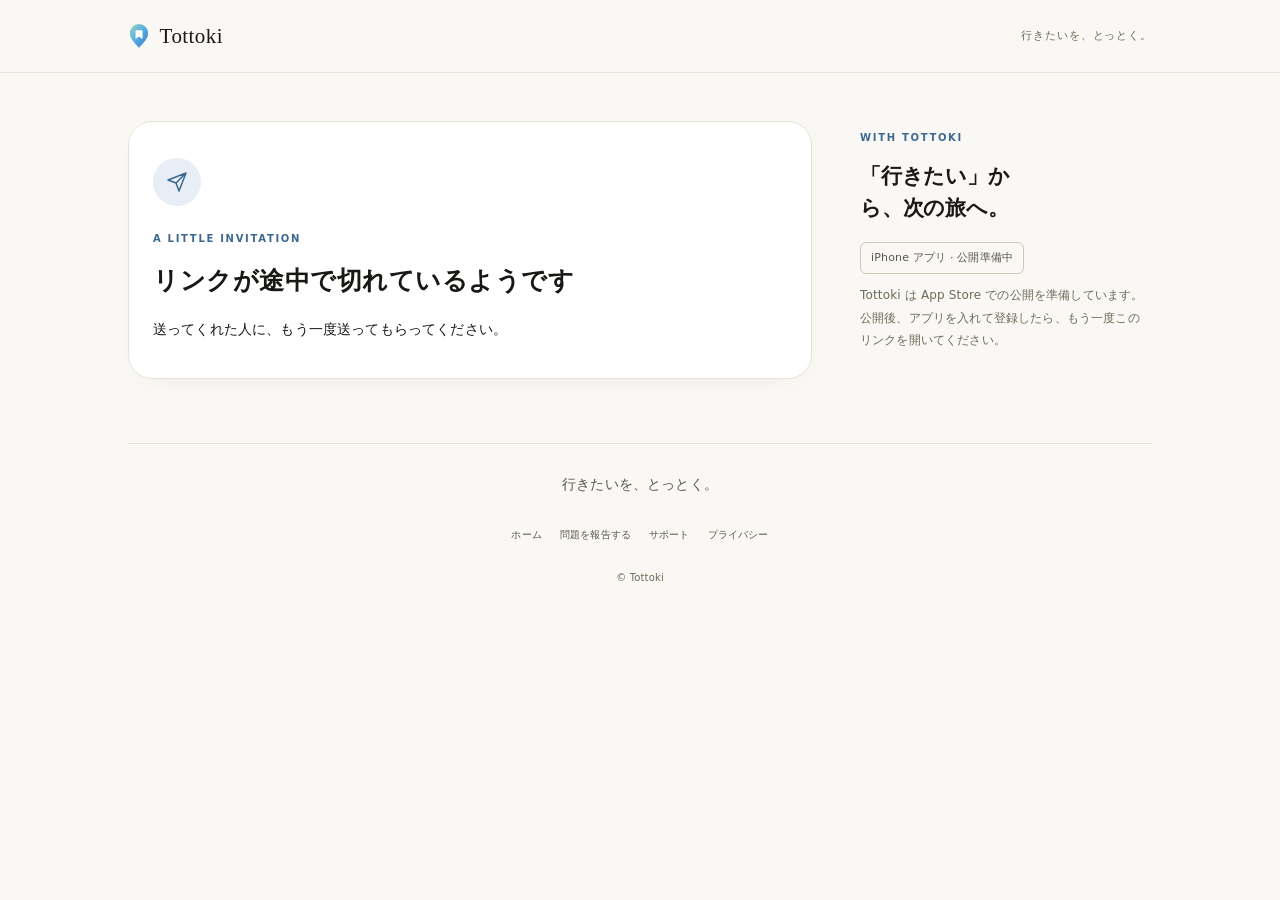
==== commit 48f38c62: "Refine mobile share pages and prepare App Store banners" ====
--- a/i/index.html
+++ b/i/index.html
@@ -2,444 +2,298 @@
 <html lang="ja">
   <head>
     <meta charset="utf-8" />
-    <meta name="viewport" content="width=device-width, initial-scale=1" />
+    <meta
+      name="viewport"
+      content="width=device-width, initial-scale=1, viewport-fit=cover"
+    />
     <title>Tottoki で共有されたリンク</title>
     <meta name="robots" content="noindex" />
-    <!-- リンクの中身（トークン）を外部に渡さない。リファラも送らない。 -->
     <meta name="referrer" content="no-referrer" />
-    <meta name="theme-color" content="#faf8f4" media="(prefers-color-scheme: light)" />
-    <meta name="theme-color" content="#14120f" media="(prefers-color-scheme: dark)" />
-    <link rel="icon" href="https://tottoki.hryoichi.com/icon.png" />
-    <link rel="stylesheet" href="https://tottoki.hryoichi.com/styles.css" />
+    <meta
+      name="theme-color"
+      content="#faf8f4"
+      media="(prefers-color-scheme: light)"
+    />
+    <meta
+      name="theme-color"
+      content="#14120f"
+      media="(prefers-color-scheme: dark)"
+    />
+    <link rel="icon" href="../icon.png" />
+    <link rel="stylesheet" href="../styles.css" />
+    <link rel="stylesheet" href="../assets/share.css" />
+    <script src="../assets/store-config.js"></script>
+    <script src="../assets/share.js" defer></script>
   </head>
-
-  <!--
-    アプリの「送る」「招待リンクを送る」で作られるリンクの行き先
-    （https://tottoki.hryoichi.com/i/#<トークン>）。
-
-    アプリが入っている iPhone では、Universal Links でこのページを開かずに
-    アプリが開く（/.well-known/apple-app-site-association）。このページが
-    表示されるのは、アプリを持っていない人と、LINE のアプリ内ブラウザなどで
-    アプリが開かなかったとき。
-
-    中身は、トークンを share-web（Supabase の Edge Function）に POST して受け取る
-    （アプリ側の 共有Webページ仕様書.md §5・§8）。トークンは # の後ろにあるので
-    このサイトのサーバーには届かず、関数にも URL ではなく本文で送る。見せる項目は
-    関数の先の DB 関数が決める（説明文・サムネイル・Places の座標・状態・タグ・
-    メモ（送ったときに選んだもの以外）は返ってこない）。
-
-    外部スクリプト・解析タグ・Cookie は使わない。名前やメモは他の人が書いた文字
-    なので、必ず textContent で入れる（innerHTML を使わない）。
-  -->
-  <body>
-    <header class="site-header">
+  <!-- トークンは # と POST 本文のみに置く。受信した文字は textContent で表示する。 -->
+  <body class="share-page">
+    <svg
+      class="share-sprite"
+      xmlns="http://www.w3.org/2000/svg"
+      aria-hidden="true"
+      focusable="false"
+    >
+      <symbol id="icon-pin" viewBox="0 0 24 24">
+        <path d="M12 21s7-6.4 7-11a7 7 0 1 0-14 0c0 4.6 7 11 7 11Z" />
+        <circle cx="12" cy="10" r="2.5" />
+      </symbol>
+      <symbol id="icon-calendar" viewBox="0 0 24 24">
+        <rect x="4" y="5" width="16" height="16" rx="2" />
+        <path d="M8 3v4m8-4v4M4 10h16m-12 4h2m4 0h2m-8 4h2" />
+      </symbol>
+      <symbol id="icon-people" viewBox="0 0 24 24">
+        <circle cx="9" cy="8" r="3" />
+        <path
+          d="M3 20v-2a6 6 0 0 1 12 0v2m1-15a3 3 0 0 1 0 6m2 3a5 5 0 0 1 3 4v2"
+        />
+      </symbol>
+      <symbol id="icon-arrow" viewBox="0 0 24 24">
+        <path d="M5 12h14m-6-6 6 6-6 6" />
+      </symbol>
+      <symbol id="icon-external" viewBox="0 0 24 24">
+        <path
+          d="M14 4h6v6m0-6L10 14m0-10H5a1 1 0 0 0-1 1v14a1 1 0 0 0 1 1h14a1 1 0 0 0 1-1v-5"
+        />
+      </symbol>
+      <symbol id="icon-bookmark" viewBox="0 0 24 24">
+        <path d="M6 4h12v17l-6-4-6 4Z" />
+      </symbol>
+      <symbol id="icon-plane" viewBox="0 0 24 24">
+        <path d="m21 3-7 18-3-8-8-3Z M11 13 21 3" />
+      </symbol>
+      <symbol id="icon-note" viewBox="0 0 24 24">
+        <path d="M5 4h14v16H5Zm4 5h6m-6 4h6m-6 4h3" />
+      </symbol>
+    </svg>
+    <a class="skip-link" href="#main">本文へスキップ</a>
+    <header class="site-header share-header">
       <div class="wrap">
-        <a class="wordmark" href="https://tottoki.hryoichi.com/">
-          <svg class="mark" viewBox="0 0 24 28" aria-hidden="true" focusable="false">
-            <defs><linearGradient id="pin-wash" x1="0" y1="0" x2="1" y2="1"><stop offset="0" stop-color="#9ad6b0" /><stop offset=".45" stop-color="#5ab0e0" /><stop offset="1" stop-color="#3a7bd5" /></linearGradient></defs>
-            <path d="M12 27C9 23.2 2 17.4 2 11a10 10 0 0 1 20 0c0 6.4-7 12.2-10 16z" fill="url(#pin-wash)" />
-            <path d="M8.9 7.6h6.2a.7.7 0 0 1 .7.7v8.9L12 14.6l-3.8 2.6V8.3a.7.7 0 0 1 .7-.7z" fill="#fffdf8" />
+        <a class="wordmark" href="../" aria-label="Tottoki ホーム">
+          <svg
+            class="mark"
+            viewBox="0 0 24 28"
+            aria-hidden="true"
+            focusable="false"
+          >
+            <defs>
+              <linearGradient id="pin-wash" x1="0" y1="0" x2="1" y2="1">
+                <stop offset="0" stop-color="#9ad6b0" />
+                <stop offset=".45" stop-color="#5ab0e0" />
+                <stop offset="1" stop-color="#3a7bd5" />
+              </linearGradient>
+            </defs>
+            <path
+              d="M12 27C9 23.2 2 17.4 2 11a10 10 0 0 1 20 0c0 6.4-7 12.2-10 16z"
+              fill="url(#pin-wash)"
+            />
+            <path
+              d="M8.9 7.6h6.2a.7.7 0 0 1 .7.7v8.9L12 14.6l-3.8 2.6V8.3a.7.7 0 0 1 .7-.7z"
+              fill="#fffdf8"
+            />
           </svg>
           Tottoki
         </a>
+        <span class="share-header-caption" data-header-caption
+          >行きたいを、とっとく。</span
+        >
+        <a class="share-header-store" data-header-store hidden
+          >App Store で入手 <span aria-hidden="true">↗</span></a
+        >
       </div>
     </header>
-
-    <main class="share-link">
-      <div class="wrap">
-        <!-- 読み込み中・中身を出さないとき -->
-        <div data-view="message">
-          <h1 data-message-title>このリンクはアプリで開きます</h1>
-          <p data-message-body>Tottoki で送られた場所や、旅行への招待のリンクです。</p>
+    <main class="share-link" id="main">
+      <div class="wrap share-layout">
+        <div
+          class="share-content"
+          aria-live="polite"
+          aria-busy="false"
+          data-content
+        >
+          <section
+            class="share-message"
+            data-view="message"
+            aria-labelledby="message-title"
+          >
+            <div class="share-emblem" aria-hidden="true">
+              <svg class="share-icon"><use href="#icon-plane" /></svg>
+            </div>
+            <p class="share-eyebrow">A LITTLE INVITATION</p>
+            <h1 id="message-title" data-message-title>
+              このリンクはアプリで開きます
+            </h1>
+            <p data-message-body>
+              Tottoki で送られた場所や、旅行への招待のリンクです。
+            </p>
+          </section>
+          <article
+            class="share-card"
+            data-view="item"
+            aria-labelledby="item-title"
+            hidden
+          >
+            <p class="share-lead">
+              <svg class="share-icon" aria-hidden="true">
+                <use href="#icon-plane" /></svg
+              ><span data-item-lead></span>
+            </p>
+            <div class="share-hero">
+              <div class="share-emblem" aria-hidden="true">
+                <svg class="share-icon">
+                  <use data-item-icon href="#icon-pin" />
+                </svg>
+              </div>
+              <p class="share-eyebrow">SOMEWHERE TO GO</p>
+              <p class="share-kind" data-item-kind></p>
+              <h1 id="item-title" data-item-title></h1>
+              <ul class="share-facts" data-item-facts></ul>
+            </div>
+            <section class="share-memo" data-item-memo hidden>
+              <h2>
+                <svg class="share-icon" aria-hidden="true">
+                  <use href="#icon-note" /></svg
+                ><span data-item-memo-title></span>
+              </h2>
+              <p data-item-memo-body></p>
+            </section>
+            <section
+              class="share-map-section"
+              data-item-map
+              hidden
+              aria-labelledby="map-title"
+            >
+              <h2 id="map-title">この場所を見てみる</h2>
+              <div class="share-actions" data-item-actions></div>
+            </section>
+            <p class="share-link-note share-expiry" data-expires></p>
+          </article>
+          <article
+            class="share-card"
+            data-view="invite"
+            aria-labelledby="invite-title"
+            hidden
+          >
+            <p class="share-lead">
+              <svg class="share-icon" aria-hidden="true">
+                <use href="#icon-plane" /></svg
+              ><span data-invite-lead></span>
+            </p>
+            <div class="share-hero">
+              <div class="share-emblem" aria-hidden="true">
+                <svg class="share-icon"><use href="#icon-plane" /></svg>
+              </div>
+              <p class="share-eyebrow">A JOURNEY TOGETHER</p>
+              <p class="share-kind">旅行への招待</p>
+              <h1 id="invite-title" data-invite-title></h1>
+              <ul class="share-facts" data-invite-facts></ul>
+              <a
+                class="share-itinerary-jump"
+                href="#itinerary"
+                data-itinerary-jump
+                hidden
+                >旅の行程を見る <span aria-hidden="true">↓</span></a
+              >
+            </div>
+            <p class="share-warning" data-invite-full hidden>
+              この旅行はメンバーが上限（10人）に達しています。
+            </p>
+            <section
+              class="share-itinerary"
+              id="itinerary"
+              data-invite-itinerary
+              aria-label="旅の行程"
+            ></section>
+            <p class="share-link-note share-expiry" data-expires></p>
+          </article>
         </div>
-
-        <!-- 送られた場所・イベント（§5.1） -->
-        <article class="share-card" data-view="item" hidden>
-          <p class="share-lead" data-item-lead></p>
-          <p class="share-kind" data-item-kind></p>
-          <h1 data-item-title></h1>
-          <ul class="share-facts" data-item-facts></ul>
-          <section class="share-memo" data-item-memo hidden>
-            <h2 data-item-memo-title></h2>
-            <p data-item-memo-body></p>
+        <aside class="share-companion" aria-label="Tottoki のご案内">
+          <section
+            class="share-open-panel"
+            data-has-token
+            hidden
+            aria-labelledby="open-title"
+          >
+            <p class="share-eyebrow">KEEP THE INSPIRATION</p>
+            <h2 id="open-title" data-open-title>
+              次のおでかけに、つなげよう。
+            </h2>
+            <p data-open-description>届いた「行きたい」を、Tottoki で。</p>
+            <a class="share-link-open" href="#" data-open-app
+              ><svg class="share-icon" aria-hidden="true">
+                <use href="#icon-bookmark" /></svg
+              ><span data-open-label>アプリで開く</span
+              ><svg class="share-icon" aria-hidden="true">
+                <use href="#icon-arrow" /></svg
+            ></a>
+            <details class="share-help">
+              <summary>アプリが開かないとき</summary>
+              <p>
+                アプリをお持ちの方は「開く」を選んでください。LINE
+                などで反応しない場合は、画面のメニューから「ブラウザで開く」（Safari
+                で開く）を選び、もう一度お試しください。
+              </p>
+            </details>
           </section>
-          <div class="share-actions" data-item-actions></div>
-          <p class="share-link-note" data-expires></p>
-        </article>
-
-        <!-- 旅行への招待（§5.2）。行程は出すが、メモ・旅行の中のメモ・メンバーの名前は出さない -->
-        <article class="share-card" data-view="invite" hidden>
-          <p class="share-lead" data-invite-lead></p>
-          <p class="share-kind">旅行</p>
-          <h1 data-invite-title></h1>
-          <ul class="share-facts" data-invite-facts></ul>
-          <p class="share-warning" data-invite-full hidden>
-            この旅行はメンバーが上限（10人）に達しています。
-          </p>
-          <div class="share-itinerary" data-invite-itinerary></div>
-          <p>参加すると、みんなが保存した場所を日ごとの行程にまとめられます。</p>
-          <p class="share-link-note" data-expires></p>
-        </article>
-
-        <div data-has-token hidden>
-          <p><a class="share-link-open" href="#" data-open-app>アプリで開く</a></p>
-          <p class="share-link-note">アプリをお持ちの方はこちら。「このページを開きますか？」と聞かれたら「開く」を選んでください。</p>
-          <p class="share-link-note">
-            LINE などのアプリの中で開いていて反応しないときは、画面のメニューから「ブラウザで開く」（Safari で開く）を選んでから、もう一度押してください。
-          </p>
-        </div>
-
-        <section class="share-link-install" aria-labelledby="install-title">
-          <h2 id="install-title" data-install-title>まだアプリをお持ちでない方</h2>
-          <ul class="share-benefits" data-benefits hidden>
-            <li>地図で、近くにある「行きたい」がすぐ分かる</li>
-            <li>会期のあるイベントは、前日にお知らせ</li>
-            <li>旅行の日程に入れて、行程のたたき台が作れる</li>
-          </ul>
-          <p data-store hidden><a class="share-link-open" href="#" data-store-link>App Store で入手</a></p>
-          <p data-install-note>
-            Tottoki は iPhone 向けに App Store での公開を準備しています。アプリを入れて登録したあと、もう一度このリンクを開いてください。
-          </p>
-        </section>
-
-        <p class="share-link-links">
-          <a href="https://tottoki.hryoichi.com/">ホーム</a> ／
-          <a href="https://tottoki.hryoichi.com/support.html#report">問題を報告する</a> ／
-          <a href="https://tottoki.hryoichi.com/support.html">サポート</a> ／
-          <a href="https://tottoki.hryoichi.com/privacy.html">プライバシーポリシー</a>
-        </p>
+          <section class="share-link-install" aria-labelledby="install-title">
+            <p class="share-eyebrow">WITH TOTTOKI</p>
+            <h2 id="install-title" data-install-title>
+              「行きたい」から、次の旅へ。
+            </h2>
+            <ul class="share-benefits" data-benefits hidden>
+              <li>
+                <svg class="share-icon" aria-hidden="true">
+                  <use href="#icon-pin" /></svg
+                ><span>近くの「行きたい」を、地図で見つける</span>
+              </li>
+              <li>
+                <svg class="share-icon" aria-hidden="true">
+                  <use href="#icon-calendar" /></svg
+                ><span>気になるイベントを、前日にお知らせ</span>
+              </li>
+              <li>
+                <svg class="share-icon" aria-hidden="true">
+                  <use href="#icon-plane" /></svg
+                ><span>保存した場所から、旅の行程をつくる</span>
+              </li>
+            </ul>
+            <p data-store hidden>
+              <a
+                class="share-link-open share-store-button"
+                href="#"
+                data-store-link
+                >App Store で入手</a
+              >
+            </p>
+            <p class="share-release-label" data-release-label>
+              iPhone アプリ · 公開準備中
+            </p>
+            <p class="share-link-note" data-install-note>
+              Tottoki は App Store
+              での公開を準備しています。公開後、アプリを入れて登録したら、もう一度このリンクを開いてください。
+            </p>
+          </section>
+        </aside>
       </div>
+      <noscript
+        ><p class="share-noscript">
+          共有された内容を表示するには JavaScript を有効にしてください。
+        </p></noscript
+      >
     </main>
-
-    <script>
-      (function () {
-        // App Store での公開が済んだら true にする（それまではボタンを出さない）。
-        var APP_STORE_LIVE = false;
-        var APP_STORE_URL = 'https://apps.apple.com/jp/app/id6818862412';
-
-        // ?backend=dev は dev の Supabase で作ったリンクを確かめるときだけ。
-        // どちらも公開の URL で、隠す必要はない。
-        var FUNCTIONS = {
-          prod: 'https://avoiknphqnhcsiqjcppp.supabase.co/functions/v1/share-web',
-          dev: 'https://ofaqtlhohzhgfcshvieb.supabase.co/functions/v1/share-web',
-        };
-        var backend = /(?:^|[?&])backend=dev(?:&|$)/.test(location.search) ? FUNCTIONS.dev : FUNCTIONS.prod;
-
-        var CATEGORIES = {
-          restaurant: 'レストラン',
-          cafe: 'カフェ',
-          sightseeing: '観光',
-          nature: '自然',
-          shopping: 'ショッピング',
-          hotel: '宿泊',
-          museum: '美術館・博物館',
-          activity: 'アクティビティ',
-          other: 'その他',
-        };
-        var SOURCE_LINKS = {
-          instagram: 'Instagram の投稿を見る',
-          tiktok: 'TikTok の投稿を見る',
-          x: 'X の投稿を見る',
-          google_maps: 'Google マップで見る',
-        };
-
-        var $ = function (selector) {
-          return document.querySelector(selector);
-        };
-        var show = function (selector, visible) {
-          var node = $(selector);
-          if (node) node.hidden = !visible;
-        };
-        var text = function (selector, value) {
-          $(selector).textContent = value;
-        };
-        var ua = navigator.userAgent;
-        var isApple = /iPhone|iPad|iPod|Macintosh/.test(ua);
-        var isAndroid = /Android/.test(ua);
-
-        var setMessage = function (title, body) {
-          text('[data-message-title]', title);
-          text('[data-message-body]', body);
-          show('[data-view="message"]', true);
-          show('[data-view="item"]', false);
-          show('[data-view="invite"]', false);
-        };
-
-        // 「保存すると何ができるか」とストアのボタン（§6.1）。kind が無いときは一般の案内。
-        var setInstall = function (kind) {
-          if (kind) {
-            text('[data-install-title]', kind === 'invite' ? 'Tottoki で参加する' : 'Tottoki に保存すると');
-            show('[data-benefits]', true);
-          }
-          if (isAndroid) {
-            text('[data-install-note]', 'いまは iPhone 版だけです。');
-            return;
-          }
-          if (APP_STORE_LIVE) {
-            var link = $('[data-store-link]');
-            link.href = APP_STORE_URL;
-            link.textContent =
-              kind === 'invite' ? 'App Store で入手して参加する'
-              : kind === 'item' ? 'App Store で入手して保存する'
-              : 'App Store で入手';
-            show('[data-store]', true);
-            text('[data-install-note]', 'アプリを入れて登録したら、もう一度このリンクを開いてください。');
-          }
-        };
-
-        var day = function (date, withYear) {
-          return date.toLocaleDateString(
-            'ja-JP',
-            withYear
-              ? { year: 'numeric', month: 'long', day: 'numeric', weekday: 'short' }
-              : { month: 'long', day: 'numeric', weekday: 'short' },
-          );
-        };
-        // 「10月10日(金) 〜 11月24日(月)」。今年でなければ年も付ける。
-        var period = function (start, end) {
-          if (!start) return '';
-          var thisYear = new Date().getFullYear();
-          var withYear = start.getFullYear() !== thisYear || Boolean(end && end.getFullYear() !== thisYear);
-          if (!end || start.toDateString() === end.toDateString()) return day(start, withYear);
-          return day(start, withYear) + ' 〜 ' + day(end, withYear);
-        };
-        var parseInstant = function (value) {
-          var date = value ? new Date(value) : null;
-          return date && !isNaN(date.getTime()) ? date : null;
-        };
-        // 旅行の日程は「2026-10-10」の形の現地の日付。
-        var parseDay = function (value) {
-          var match = /^(\d{4})-(\d{2})-(\d{2})$/.exec(value || '');
-          return match ? new Date(Number(match[1]), Number(match[2]) - 1, Number(match[3])) : null;
-        };
-        var until = function (value) {
-          var date = parseInstant(value);
-          return date
-            ? 'このリンクは' + date.toLocaleDateString('ja-JP', { month: 'long', day: 'numeric' }) + 'まで有効です。'
-            : '';
-        };
-        var fact = function (list, value) {
-          if (!value) return;
-          var li = document.createElement('li');
-          li.textContent = value;
-          list.appendChild(li);
-        };
-        var action = function (list, label, href) {
-          if (!/^https?:\/\//.test(href)) return;
-          var a = document.createElement('a');
-          a.className = 'share-action';
-          a.href = href;
-          a.rel = 'noopener noreferrer';
-          a.textContent = label;
-          list.appendChild(a);
-        };
-
-        // 地図アプリと元のページへのリンク（§5.1・§10.1）。Places の座標は返って
-        // こないので、返ってきた座標は使ってよい。place ID は Google マップの URL
-        // にだけ使う。
-        var mapLinks = function (list, item, withSource) {
-          var isEvent = item.type === 'event';
-          var name = (isEvent ? item.venue : item.place_name) || item.title || '';
-          var hasPin = typeof item.latitude === 'number' && typeof item.longitude === 'number';
-          var pin = hasPin ? item.latitude + ',' + item.longitude : '';
-          var words = [name, item.address].filter(Boolean).join(' ');
-          var fromGoogleMaps = item.source === 'google_maps' && item.source_url;
-          if (fromGoogleMaps && !withSource) {
-            action(list, 'Google マップで開く', item.source_url);
-          } else if (!fromGoogleMaps && (item.google_place_id || pin || words)) {
-            var google =
-              'https://www.google.com/maps/search/?api=1&query=' +
-              encodeURIComponent(item.google_place_id ? words : pin || words) +
-              (item.google_place_id ? '&query_place_id=' + encodeURIComponent(item.google_place_id) : '');
-            action(list, 'Google マップで開く', google);
-          }
-          if (isApple && (pin || words)) {
-            var apple =
-              'https://maps.apple.com/?q=' +
-              encodeURIComponent(name || words) +
-              (pin ? '&ll=' + pin : item.address ? '&address=' + encodeURIComponent(item.address) : '');
-            action(list, 'Apple マップで開く', apple);
-          }
-          if (withSource && item.source_url) {
-            action(list, SOURCE_LINKS[item.source] || '元のページを見る', item.source_url);
-          }
-        };
-
-        var renderItem = function (data) {
-          var item = data.item || {};
-          var isEvent = item.type === 'event';
-          var sender = data.sender_name;
-          var what = isEvent ? '「行きたいイベント」' : '「行きたい場所」';
-          text('[data-item-lead]', (sender ? sender + 'さんから' : '') + what + 'が届きました');
-          text('[data-item-kind]', isEvent ? 'イベント' : CATEGORIES[item.category] || '場所');
-          text('[data-item-title]', item.title || '');
-          document.title = (item.title || '共有されたリンク') + ' — Tottoki';
-
-          var facts = $('[data-item-facts]');
-          if (isEvent) {
-            fact(facts, period(parseInstant(item.event_start_at), parseInstant(item.event_end_at)));
-            if (item.venue) fact(facts, '会場: ' + item.venue);
-          }
-          fact(facts, item.address || [item.prefecture, item.city].filter(Boolean).join(''));
-
-          if (item.memo) {
-            text('[data-item-memo-title]', (sender ? sender + 'さん' : '送った人') + 'のメモ');
-            text('[data-item-memo-body]', item.memo);
-            show('[data-item-memo]', true);
-          }
-
-          mapLinks($('[data-item-actions]'), item, true);
-
-          text('[data-view="item"] [data-expires]', until(data.expires_at));
-          show('[data-view="message"]', false);
-          show('[data-view="item"]', true);
-        };
-
-        // 行程（§5.2）。日ごとに、時刻・名前・種類・住所と地図のリンク。日が
-        // 決まっていない場所は最後に「未定」としてまとめる。
-        var renderItinerary = function (root, entries, start) {
-          if (entries.length === 0) return;
-          var heading = document.createElement('h2');
-          heading.textContent = '行程（' + entries.length + '件）';
-          root.appendChild(heading);
-
-          var groups = [];
-          entries.forEach(function (entry) {
-            var key = typeof entry.day_index === 'number' ? entry.day_index : null;
-            var last = groups[groups.length - 1];
-            if (!last || last.key !== key) groups.push((last = { key: key, entries: [] }));
-            last.entries.push(entry);
-          });
-
-          groups.forEach(function (group) {
-            var dayTitle = document.createElement('h3');
-            if (group.key === null) {
-              dayTitle.textContent = '未定';
-            } else {
-              var label = group.key + '日目';
-              if (start) {
-                var date = new Date(start.getFullYear(), start.getMonth(), start.getDate() + group.key - 1);
-                label += ' ' + date.toLocaleDateString('ja-JP', { month: 'long', day: 'numeric', weekday: 'short' });
-              }
-              dayTitle.textContent = label;
-            }
-            root.appendChild(dayTitle);
-
-            var list = document.createElement('ol');
-            list.className = 'share-stops';
-            group.entries.forEach(function (entry) {
-              var item = entry.item || {};
-              var li = document.createElement('li');
-              var head = document.createElement('p');
-              head.className = 'share-stop-title';
-              if (entry.planned_time) {
-                var time = document.createElement('span');
-                time.className = 'share-stop-time';
-                time.textContent = entry.planned_time;
-                head.appendChild(time);
-              }
-              head.appendChild(document.createTextNode(item.title || ''));
-              li.appendChild(head);
-
-              var meta = [
-                item.type === 'event' ? 'イベント' : CATEGORIES[item.category] || null,
-                item.type === 'event' ? period(parseInstant(item.event_start_at), parseInstant(item.event_end_at)) : null,
-                item.address || [item.prefecture, item.city].filter(Boolean).join('') || null,
-              ].filter(Boolean);
-              if (meta.length > 0) {
-                var line = document.createElement('p');
-                line.className = 'share-stop-meta';
-                line.textContent = meta.join(' ・ ');
-                li.appendChild(line);
-              }
-
-              var links = document.createElement('div');
-              links.className = 'share-stop-links';
-              mapLinks(links, item, false);
-              if (links.childNodes.length > 0) li.appendChild(links);
-              list.appendChild(li);
-            });
-            root.appendChild(list);
-          });
-        };
-
-        var renderInvite = function (data) {
-          var trip = data.trip || {};
-          text('[data-invite-lead]', (trip.owner_name ? trip.owner_name + 'さんから' : '') + '旅行に招待されています');
-          text('[data-invite-title]', trip.title || '');
-          document.title = '旅行「' + (trip.title || '') + '」への招待 — Tottoki';
-
-          var facts = $('[data-invite-facts]');
-          if (trip.destination_name && trip.destination_name !== trip.title) {
-            fact(facts, '行き先: ' + trip.destination_name);
-          }
-          var start = parseDay(trip.start_date);
-          var end = parseDay(trip.end_date);
-          if (start) {
-            var days = end ? Math.round((end - start) / 86400000) + 1 : 1;
-            fact(facts, period(start, end) + (days > 1 ? '・' + days + '日間' : ''));
-          }
-          fact(facts, 'メンバー' + (trip.member_count || 1) + '人');
-          show('[data-invite-full]', (trip.member_count || 0) >= 10);
-          renderItinerary($('[data-invite-itinerary]'), trip.items || [], start);
-
-          text('[data-view="invite"] [data-expires]', until(data.expires_at));
-          show('[data-view="message"]', false);
-          show('[data-view="invite"]', true);
-        };
-
-        // アプリの src/utils/share-links.ts と同じ形のトークンだけを受け付ける。
-        var token = '';
-        try {
-          token = decodeURIComponent(location.hash.replace(/^#/, ''));
-        } catch (e) {
-          token = '';
-        }
-        if (!/^[A-Za-z0-9_-]{8,64}$/.test(token)) {
-          setMessage('リンクが途中で切れているようです', '送ってくれた人に、もう一度送ってもらってください。');
-          setInstall(null);
-          return;
-        }
-
-        $('[data-open-app]').href = 'tottoki://i/' + token;
-        show('[data-has-token]', true);
-        setMessage('読み込んでいます…', '');
-        setInstall(null);
-
-        fetch(backend, {
-          method: 'POST',
-          headers: { 'Content-Type': 'application/json' },
-          body: JSON.stringify({ token: token }),
-          credentials: 'omit',
-          referrerPolicy: 'no-referrer',
-          cache: 'no-store',
-        })
-          .then(function (response) {
-            if (!response.ok) throw new Error('status ' + response.status);
-            return response.json();
-          })
-          .then(function (data) {
-            if (data.state === 'ok' && data.kind === 'item') {
-              renderItem(data);
-              setInstall('item');
-            } else if (data.state === 'ok' && data.kind === 'invite') {
-              renderInvite(data);
-              setInstall('invite');
-            } else if (data.state === 'expired') {
-              setMessage('このリンクは有効期限が切れています', '送った人に新しいリンクを頼んでください。');
-              show('[data-has-token]', false);
-            } else {
-              setMessage(
-                'このリンクは使えなくなっています',
-                '送った人が止めたか、送った項目や旅行が削除された可能性があります。',
-              );
-              show('[data-has-token]', false);
-            }
-          })
-          .catch(function () {
-            setMessage('通信できませんでした', '電波の良いところで、ページを読み込み直してください。');
-          });
-      })();
-    </script>
+    <div class="share-mobile-dock" data-open-dock hidden>
+      <span data-dock-caption>Tottoki で見返そう</span>
+      <a href="#" data-dock-open
+        >アプリで見る <span aria-hidden="true">↗</span></a
+      >
+    </div>
+    <footer class="share-footer wrap">
+      <p class="share-footer-tagline">行きたいを、とっとく。</p>
+      <nav aria-label="フッター">
+        <a href="../">ホーム</a
+        ><a href="../support.html#report">問題を報告する</a
+        ><a href="../support.html">サポート</a
+        ><a href="../privacy.html">プライバシー</a>
+      </nav>
+      <p>© Tottoki</p>
+    </footer>
   </body>
 </html>
--- a/styles.css
+++ b/styles.css
@@ -0,0 +1,524 @@
+/*
+ * Tottoki — サイトのスタイル。
+ *
+ * プライバシーポリシー・サポートなど文書ページのスタイル。
+ * ランディングページは assets/lp.css。色は LP と同じアイボリーの紙と淡いブルー。
+ * 温かみのある紙の地、ほぼ黒の墨、影ではなく罫線と余白。色は
+ * 「時間に関わるもの」だけに使う。
+ *
+ * Web フォントは読み込まない。両OSとも明朝とゴシックを標準で持っていて、
+ * 読み込み待ちも外部への通信も発生しないほうが、この佇まいには合う。
+ */
+
+/* ------------------------------------------------------------------ */
+/* トークン                                                            */
+/* ------------------------------------------------------------------ */
+
+:root {
+  /* 色は brand.html のパレット（アプリの theme.ts と同じ値）。 */
+  --paper: #faf8f4;
+  --surface: #ffffff;
+  --sunken: #f2eee6;
+
+  --ink: #1a1815;
+  --ink-muted: #5c564b;
+  --ink-faint: #706858;
+  --ink-inverse: #ffffff;
+
+  --rule: #e8e3d9;
+  --rule-strong: #cfc8ba;
+
+  --indigo: #3d6891;
+  --indigo-pressed: #2c5178;
+  --indigo-wash: #e7eef6;
+
+  --vermilion: #b44431;
+  --vermilion-wash: #fbeae5;
+
+  --moss: #3d7556;
+  --moss-pressed: #2d5c42;
+  --moss-wash: #e6f1ea;
+
+  --danger: #a33a28;
+  --danger-wash: #f8eae7;
+
+  --font-serif: 'Hiragino Mincho ProN', 'Yu Mincho', YuMincho, 'Noto Serif JP', 'Songti SC',
+    serif;
+  --font-sans: -apple-system, BlinkMacSystemFont, 'Hiragino Sans', 'Noto Sans JP', 'Yu Gothic',
+    YuGothic, Meiryo, system-ui, sans-serif;
+  --font-latin: 'Iowan Old Style', 'Palatino Linotype', Palatino, 'Book Antiqua', Georgia, serif;
+
+  /* 文字サイズ。brand.html の Web の10段。 */
+  --fs-hero: clamp(34px, 3.9vw, 56px); /* 明朝 400 */
+  --fs-display: clamp(26px, 2.4vw, 34px); /* 明朝 400 */
+  --fs-title: 22px; /* 明朝 600 */
+  --fs-item-title: 17px; /* 明朝 600 */
+  --fs-heading: 16px; /* ゴシック 700 */
+  --fs-body: 16px; /* ゴシック 400 */
+  --fs-button: 15px; /* ゴシック 600 */
+  --fs-body-s: 14px; /* ゴシック 400 */
+  --fs-caption: 13px; /* ゴシック 400 */
+  --fs-label: 12px; /* ゴシック 600 */
+
+  --measure: 66rem;
+  --measure-prose: 44rem;
+  --gutter: clamp(1.25rem, 5vw, 3rem);
+
+  color-scheme: light dark;
+}
+
+@media (max-width: 767px) {
+  :root {
+    --fs-body: 15px;
+  }
+}
+
+@media (prefers-color-scheme: dark) {
+  :root {
+    --paper: #14120f;
+    --surface: #1b1915;
+    --sunken: #211e19;
+
+    --ink: #f2ede3;
+    --ink-muted: #b6ae9f;
+    --ink-faint: #9a9384;
+    --ink-inverse: #14120f;
+
+    --rule: #2e2a24;
+    --rule-strong: #453f36;
+
+    --indigo: #a8c0da;
+    --indigo-pressed: #c3d5e8;
+    --indigo-wash: #1e2733;
+
+    --vermilion: #e39079;
+    --vermilion-wash: #33201a;
+
+    --moss: #9ab9a0;
+    --moss-wash: #1c2620;
+  }
+}
+
+/* ------------------------------------------------------------------ */
+/* 基本                                                                */
+/* ------------------------------------------------------------------ */
+
+*,
+*::before,
+*::after {
+  box-sizing: border-box;
+}
+
+html {
+  -webkit-text-size-adjust: 100%;
+  scroll-behavior: smooth;
+}
+
+@media (prefers-reduced-motion: reduce) {
+  html {
+    scroll-behavior: auto;
+  }
+}
+
+body {
+  margin: 0;
+  background-color: var(--paper);
+  /* 紙の地。単色だとのっぺりするので、上端だけごく薄く沈ませる。 */
+  background-image: radial-gradient(120% 60% at 50% -10%, var(--sunken), transparent 70%);
+  background-repeat: no-repeat;
+  color: var(--ink);
+  font-family: var(--font-sans);
+  font-size: var(--fs-body);
+  line-height: 1.8;
+  letter-spacing: 0.01em;
+  text-rendering: optimizeLegibility;
+  -webkit-font-smoothing: antialiased;
+}
+
+h1,
+h2,
+h3,
+.serif {
+  font-family: var(--font-serif);
+  font-weight: 600;
+  letter-spacing: -0.01em;
+  line-height: 1.5;
+  text-wrap: balance;
+  /* 行頭が 「 や 。 にならないようにする（日本語の禁則）。 */
+  line-break: strict;
+}
+
+p {
+  margin: 0 0 1.2em;
+}
+
+a {
+  color: var(--indigo);
+  text-decoration-color: var(--rule-strong);
+  text-underline-offset: 0.25em;
+  text-decoration-thickness: from-font;
+}
+
+a:hover {
+  text-decoration-color: currentColor;
+}
+
+:focus-visible {
+  outline: 2px solid var(--indigo);
+  outline-offset: 3px;
+  border-radius: 2px;
+}
+
+hr {
+  border: 0;
+  border-top: 1px solid var(--rule);
+  margin: 2.5rem 0;
+}
+
+code {
+  font-family: ui-monospace, SFMono-Regular, Menlo, Consolas, monospace;
+  font-size: 0.875em;
+  background: var(--sunken);
+  padding: 0.1em 0.35em;
+  border-radius: 2px;
+}
+
+.wrap {
+  width: 100%;
+  max-width: var(--measure);
+  margin-inline: auto;
+  padding-inline: var(--gutter);
+}
+
+.skip-link {
+  position: absolute;
+  left: -9999px;
+  top: 0;
+  background: var(--ink);
+  color: var(--ink-inverse);
+  padding: 0.75rem 1rem;
+  z-index: 10;
+}
+
+.skip-link:focus {
+  left: 0;
+}
+
+/* ------------------------------------------------------------------ */
+/* ヘッダーとフッター                                                  */
+/* ------------------------------------------------------------------ */
+
+.site-header {
+  border-bottom: 1px solid var(--rule);
+  background: color-mix(in srgb, var(--paper) 88%, transparent);
+  backdrop-filter: saturate(140%) blur(8px);
+  position: sticky;
+  top: 0;
+  z-index: 5;
+}
+
+.site-header > .wrap {
+  display: flex;
+  align-items: center;
+  justify-content: space-between;
+  gap: 1rem;
+  min-height: 60px;
+  flex-wrap: wrap;
+}
+
+.wordmark {
+  font-family: var(--font-latin);
+  font-size: 21px;
+  font-weight: 400;
+  line-height: 1;
+  letter-spacing: 0.02em;
+  color: var(--ink);
+  text-decoration: none;
+  display: inline-flex;
+  align-items: center;
+  gap: 0.6rem;
+}
+
+.wordmark .mark {
+  width: 22px;
+  height: 26px;
+  flex: none;
+}
+
+.site-nav {
+  display: flex;
+  align-items: center;
+  gap: clamp(0.75rem, 3vw, 1.75rem);
+  font-size: var(--fs-body-s);
+}
+
+.site-nav a {
+  color: var(--ink-muted);
+  text-decoration: none;
+  padding: 0.5rem 0;
+  display: inline-block;
+}
+
+.site-nav a:hover,
+.site-nav a[aria-current='page'] {
+  color: var(--ink);
+  box-shadow: inset 0 -1px 0 var(--ink);
+}
+
+.site-footer {
+  border-top: 1px solid var(--rule);
+  margin-top: 5rem;
+  padding-block: 2.5rem 3.5rem;
+  color: var(--ink-faint);
+  font-size: var(--fs-caption);
+}
+
+.site-footer > .wrap {
+  display: flex;
+  flex-wrap: wrap;
+  gap: 1rem 2rem;
+  align-items: baseline;
+  justify-content: space-between;
+}
+
+.site-footer nav {
+  display: flex;
+  flex-wrap: wrap;
+  gap: 1.25rem;
+}
+
+.site-footer a {
+  color: var(--ink-muted);
+  text-decoration: none;
+}
+
+.site-footer a:hover {
+  color: var(--ink);
+  box-shadow: inset 0 -1px 0 currentColor;
+}
+
+/* ------------------------------------------------------------------ */
+/* 文書ページ（プライバシーポリシー・サポート）                        */
+/* ------------------------------------------------------------------ */
+
+.doc-header {
+  padding-block: clamp(3rem, 7vw, 4.5rem) 2rem;
+  border-bottom: 1px solid var(--rule);
+}
+
+.doc-header h1 {
+  font-size: var(--fs-display);
+  font-weight: 400;
+  letter-spacing: 0.04em;
+  font-feature-settings: 'palt' 1;
+  margin: 0;
+}
+
+.doc-body {
+  padding-block: 2.5rem;
+}
+
+.doc-body > .wrap {
+  max-width: calc(var(--measure-prose) + var(--gutter) * 2);
+}
+
+.doc h2 {
+  font-size: var(--fs-title);
+  margin: 3rem 0 1rem;
+  padding-top: 1.5rem;
+  border-top: 1px solid var(--rule);
+  scroll-margin-top: 5rem;
+}
+
+.doc > h2:first-child {
+  margin-top: 0;
+  border-top: 0;
+  padding-top: 0;
+}
+
+.doc h3 {
+  font-size: var(--fs-item-title);
+  margin: 2rem 0 0.75rem;
+}
+
+.doc h4 {
+  font-size: var(--fs-heading);
+  font-weight: 700;
+  margin: 1.5rem 0 0.5rem;
+  font-family: var(--font-sans);
+}
+
+.doc p,
+.doc li {
+  color: var(--ink-muted);
+}
+
+.doc strong {
+  color: var(--ink);
+  font-weight: 600;
+}
+
+.doc ul,
+.doc ol {
+  padding-left: 1.25rem;
+  margin: 0 0 1.2em;
+}
+
+.doc li {
+  margin-bottom: 0.5rem;
+}
+
+.doc li::marker {
+  color: var(--ink-faint);
+}
+
+.doc blockquote {
+  margin: 1.5rem 0;
+  padding: 0.25rem 0 0.25rem 1.25rem;
+  border-left: 2px solid var(--rule-strong);
+  color: var(--ink-faint);
+}
+
+.doc blockquote p:last-child {
+  margin-bottom: 0;
+}
+
+.doc hr {
+  display: none; /* 見出しの罫線が区切りになっているため */
+}
+
+.table-scroll {
+  overflow-x: auto;
+  margin: 0 0 1.5em;
+  border: 1px solid var(--rule);
+  border-radius: 4px;
+}
+
+table {
+  border-collapse: collapse;
+  width: 100%;
+  font-size: var(--fs-body-s);
+  min-width: 28rem;
+}
+
+th,
+td {
+  text-align: left;
+  padding: 0.7rem 0.9rem;
+  border-bottom: 1px solid var(--rule);
+  vertical-align: top;
+  color: var(--ink-muted);
+}
+
+th {
+  background: var(--sunken);
+  color: var(--ink);
+  font-weight: 600;
+  font-size: var(--fs-label);
+  white-space: nowrap;
+}
+
+tbody tr:last-child td {
+  border-bottom: 0;
+}
+
+/* 目次 */
+.toc {
+  margin: 0 0 3rem;
+  padding: 1.25rem 1.5rem;
+  background: var(--sunken);
+  border-radius: 4px;
+  font-size: var(--fs-body-s);
+}
+
+.toc-title {
+  font-size: var(--fs-heading);
+  font-weight: 700;
+  margin: 0 0 0.75rem;
+  color: var(--ink);
+}
+
+.toc ol {
+  /* 見出し自体が「1.」から始まるので、番号は付けない。 */
+  list-style: none;
+  margin: 0;
+  padding-left: 0;
+  columns: 2;
+  column-gap: 2rem;
+}
+
+@media (max-width: 40rem) {
+  .toc ol {
+    columns: 1;
+  }
+}
+
+.toc li {
+  margin-bottom: 0.35rem;
+  break-inside: avoid;
+}
+
+.toc a {
+  color: var(--ink-muted);
+  text-decoration: none;
+}
+
+.toc a:hover {
+  color: var(--ink);
+  box-shadow: inset 0 -1px 0 currentColor;
+}
+
+.doc-contact {
+  margin-top: 3rem;
+  padding-top: 2rem;
+  border-top: 1px solid var(--rule);
+  font-size: var(--fs-body-s);
+  color: var(--ink-faint);
+}
+
+/* ------------------------------------------------------------------ */
+/* 404                                                                 */
+/* ------------------------------------------------------------------ */
+
+.notfound {
+  padding-block: clamp(4rem, 12vw, 8rem);
+  text-align: center;
+}
+
+.notfound h1 {
+  font-size: var(--fs-display);
+  font-weight: 400;
+  letter-spacing: 0.04em;
+  font-feature-settings: 'palt' 1;
+  margin: 0 0 1rem;
+}
+
+.notfound p {
+  color: var(--ink-muted);
+}
+
+/* ------------------------------------------------------------------ */
+/* 印刷（プライバシーポリシーは紙で読まれることがある）                */
+/* ------------------------------------------------------------------ */
+
+@media print {
+  .site-header,
+  .site-footer,
+  .toc {
+    display: none;
+  }
+
+  body {
+    background: #fff;
+    color: #000;
+    font-size: 11pt;
+  }
+
+  .doc h2 {
+    break-after: avoid;
+  }
+
+  .table-scroll {
+    break-inside: avoid;
+  }
+}
--- a/assets/share.css
+++ b/assets/share.css
@@ -0,0 +1,710 @@
+/* /i/ 専用。ブランドの紙色とブルー、明朝の見出しを旅のしおりに。 */
+.share-page {
+  background-image: none;
+  overflow-wrap: anywhere;
+}
+.share-page [hidden] {
+  display: none !important;
+}
+.share-sprite {
+  position: absolute;
+  width: 0;
+  height: 0;
+  overflow: hidden;
+}
+.share-icon {
+  width: 20px;
+  height: 20px;
+  flex: none;
+  fill: none;
+  stroke: currentColor;
+  stroke-width: 1.5;
+  stroke-linecap: round;
+  stroke-linejoin: round;
+}
+.share-header {
+  position: relative;
+  backdrop-filter: none;
+  background: var(--paper);
+}
+.share-header > .wrap {
+  max-width: 1120px;
+  min-height: 72px;
+  flex-wrap: nowrap;
+}
+.share-header-caption {
+  color: var(--ink-faint);
+  font-size: 11px;
+  letter-spacing: 0.08em;
+}
+.share-header-store {
+  display: inline-flex;
+  align-items: center;
+  gap: 8px;
+  min-height: 44px;
+  font-size: 12px;
+  font-weight: 600;
+  text-decoration: none;
+}
+.share-link {
+  padding-block: 28px 48px;
+  text-align: left;
+}
+.share-layout {
+  max-width: 1120px;
+  display: grid;
+  gap: 24px;
+}
+.share-content,
+.share-companion {
+  min-width: 0;
+}
+.share-card,
+.share-message {
+  max-width: none;
+  margin: 0;
+  text-align: left;
+  border: 1px solid var(--rule);
+  border-radius: 24px;
+  background: var(--surface);
+  overflow: hidden;
+  box-shadow: 0 8px 28px -20px rgb(74 60 42 / 0.18);
+}
+.share-lead {
+  display: flex;
+  align-items: flex-start;
+  gap: 10px;
+  padding: 18px 24px;
+  margin: 0 !important;
+  text-align: left !important;
+  border-bottom: 1px solid var(--rule);
+  font-size: 12px;
+  background: color-mix(in srgb, var(--paper) 60%, var(--surface));
+}
+.share-lead .share-icon {
+  width: 16px;
+  height: 16px;
+  margin-top: 3px;
+  color: var(--indigo);
+}
+.share-hero {
+  position: relative;
+  padding: 28px 24px;
+  background: radial-gradient(
+    ellipse at 100% 0,
+    var(--indigo-wash),
+    transparent 70%
+  );
+}
+.share-emblem {
+  width: 48px;
+  height: 48px;
+  border-radius: 50%;
+  background: var(--indigo-wash);
+  display: grid;
+  place-items: center;
+  color: var(--indigo);
+}
+.share-emblem .share-icon {
+  width: 24px;
+  height: 24px;
+}
+.share-hero .share-emblem {
+  position: absolute;
+  right: 24px;
+  top: 28px;
+}
+.share-link .share-eyebrow {
+  font-family: var(--font-sans);
+  font-size: 10px;
+  letter-spacing: 0.17em;
+  font-weight: 600;
+  color: var(--indigo);
+  margin: 0 0 14px;
+}
+.share-hero .share-eyebrow {
+  padding-right: 62px;
+  min-height: 18px;
+  margin-bottom: 18px;
+}
+.share-link .share-kind {
+  display: inline-block;
+  color: var(--indigo);
+  background: var(--indigo-wash);
+  padding: 3px 10px;
+  border-radius: 6px;
+  font-size: 11px;
+  margin: 0 0 12px;
+  letter-spacing: 0.03em;
+}
+.share-link h1 {
+  font-size: clamp(27px, 6.5vw, 36px);
+  margin: 0 0 22px;
+  font-weight: 600;
+  letter-spacing: 0.02em;
+  line-height: 1.55;
+  text-align: left;
+  text-wrap: pretty;
+}
+.share-facts {
+  display: grid;
+  gap: 14px;
+  margin: 0;
+  padding: 0;
+  list-style: none;
+}
+.share-facts li {
+  display: flex;
+  align-items: flex-start;
+  gap: 12px;
+  margin: 0;
+  font-size: 13px;
+  line-height: 1.8;
+}
+.share-facts .share-icon {
+  width: 17px;
+  height: 17px;
+  color: var(--indigo);
+  margin-top: 3px;
+}
+.share-fact-label {
+  display: block;
+  color: var(--ink-faint);
+  font-size: 10px;
+  letter-spacing: 0.06em;
+}
+.share-fact-value {
+  color: var(--ink);
+}
+.share-memo {
+  margin: 0 24px 24px;
+  padding: 18px 20px;
+  background: var(--paper);
+  border: none;
+  border-left: 2px solid var(--rule-strong);
+  border-radius: 0 10px 10px 0;
+}
+.share-memo h2 {
+  display: flex;
+  align-items: center;
+  gap: 8px;
+  font-family: var(--font-sans);
+  font-size: 11px;
+  margin: 0 0 10px;
+  color: var(--ink-faint);
+}
+.share-memo .share-icon {
+  width: 15px;
+  height: 15px;
+}
+.share-memo p {
+  font-size: 14px;
+  white-space: pre-wrap;
+  margin: 0;
+  color: var(--ink);
+}
+.share-map-section {
+  padding: 0 24px 24px;
+}
+.share-map-section h2 {
+  font-family: var(--font-sans);
+  font-size: 12px;
+  margin: 0 0 12px;
+  color: var(--ink-muted);
+}
+.share-actions {
+  display: grid;
+  gap: 8px;
+  margin: 0;
+}
+.share-action {
+  display: flex;
+  justify-content: space-between;
+  align-items: center;
+  gap: 10px;
+  min-height: 48px;
+  padding: 12px 14px;
+  border-radius: 10px;
+  border: 1px solid var(--rule);
+  background: var(--surface);
+  color: var(--ink);
+  font-size: 13px;
+  font-weight: 500;
+  text-decoration: none;
+  line-height: 1.6;
+}
+.share-action .share-icon {
+  width: 15px;
+  height: 15px;
+  color: var(--indigo);
+}
+.share-action:hover {
+  border-color: var(--indigo);
+  background: var(--indigo-wash);
+}
+.share-link .share-link-note {
+  font-size: 12px;
+  line-height: 1.9;
+  color: var(--ink-faint);
+}
+.share-expiry {
+  margin: 0 !important;
+  padding: 16px 24px;
+  border-top: 1px solid var(--rule);
+  background: color-mix(in srgb, var(--paper) 60%, var(--surface));
+}
+.share-expiry:empty {
+  display: none;
+}
+.share-itinerary-jump {
+  display: flex;
+  justify-content: space-between;
+  align-items: center;
+  border-top: 1px solid var(--rule);
+  margin-top: 24px;
+  padding-top: 14px;
+  min-height: 44px;
+  text-decoration: none;
+  font-size: 12px;
+}
+.share-warning {
+  margin: 0 24px 24px;
+  padding: 12px 14px;
+  background: var(--vermilion-wash);
+  color: var(--vermilion) !important;
+  font-size: 12px;
+  border-radius: 10px;
+}
+.share-itinerary {
+  margin: 0;
+  padding: 0 24px 24px;
+  scroll-margin-top: 24px;
+}
+.share-itinerary-header {
+  display: flex;
+  align-items: center;
+  justify-content: space-between;
+  gap: 12px;
+  border-top: 1px solid var(--rule);
+  padding-top: 24px;
+  margin-bottom: 24px;
+}
+.share-itinerary h2 {
+  margin: 0;
+  font-family: var(--font-serif);
+  font-size: 20px;
+  font-weight: 600;
+}
+.share-itinerary-count {
+  color: var(--ink-faint);
+  font-size: 11px;
+}
+.share-day {
+  margin-top: 28px;
+}
+.share-day:first-of-type {
+  margin-top: 0;
+}
+.share-day h3 {
+  display: flex;
+  align-items: center;
+  gap: 12px;
+  margin: 0 0 18px;
+  padding: 0;
+  border: 0;
+  font-family: var(--font-sans);
+  font-size: 12px;
+  font-weight: 500;
+  color: var(--ink-muted);
+}
+.share-day-number {
+  display: inline-flex;
+  align-items: center;
+  gap: 6px;
+  padding: 5px 10px;
+  border-radius: 6px;
+  background: var(--indigo-wash);
+  color: var(--indigo);
+  font-size: 10px;
+  letter-spacing: 0.08em;
+  font-weight: 600;
+}
+.share-day-number strong {
+  font-family: var(--font-latin);
+  font-size: 20px;
+  line-height: 1.2;
+  font-weight: 400;
+}
+.share-stops {
+  list-style: none;
+  padding: 0 0 0 12px;
+  margin: 0;
+}
+.share-stops li {
+  position: relative;
+  margin: 0;
+  padding: 0 0 24px 22px;
+  border: none;
+  border-left: 1px solid var(--rule-strong);
+  border-radius: 0;
+  background: transparent;
+}
+.share-stops li:last-child {
+  padding-bottom: 0;
+  border-color: transparent;
+}
+.share-stops li::before {
+  content: '';
+  position: absolute;
+  top: 6px;
+  left: -5px;
+  width: 9px;
+  height: 9px;
+  border: 2px solid var(--surface);
+  border-radius: 50%;
+  background: var(--indigo);
+  box-shadow: 0 0 0 1px var(--rule-strong);
+}
+.share-stops .share-stop-time {
+  display: block;
+  margin: 0 0 5px;
+  color: var(--indigo);
+  font-size: 12px;
+  font-weight: 600;
+  font-variant-numeric: tabular-nums;
+  line-height: 1.5;
+}
+.share-stops .share-stop-title {
+  font-family: var(--font-serif);
+  font-size: 17px;
+  font-weight: 600;
+  color: var(--ink);
+  margin: 0 0 8px;
+  line-height: 1.65;
+}
+.share-stop-category {
+  display: inline-block;
+  padding: 2px 8px;
+  border-radius: 4px;
+  background: var(--paper);
+  color: var(--ink-muted);
+  font-size: 10px;
+  margin-bottom: 7px;
+}
+.share-stops .share-stop-meta {
+  font-size: 12px;
+  line-height: 1.8;
+  margin: 0 0 4px;
+  color: var(--ink-muted);
+}
+.share-stop-links {
+  display: flex;
+  flex-wrap: wrap;
+  gap: 4px 16px;
+  margin: 2px 0 0;
+}
+.share-stop-links .share-action {
+  padding: 9px 0;
+  min-height: 44px;
+  border: 0;
+  border-radius: 0;
+  background: transparent;
+  color: var(--indigo);
+  font-size: 11px;
+  font-weight: 500;
+}
+.share-stop-links .share-action:hover {
+  text-decoration: underline;
+}
+.share-empty-itinerary {
+  color: var(--ink-faint);
+  font-size: 13px;
+  margin: 0;
+}
+.share-companion {
+  display: grid;
+  align-content: start;
+  gap: 24px;
+}
+.share-open-panel {
+  padding: 24px;
+  background: var(--indigo-wash);
+  border-radius: 20px;
+}
+.share-open-panel h2 {
+  font-size: 21px;
+  font-weight: 600;
+  margin: 0 0 10px;
+}
+.share-open-panel > p:not(.share-eyebrow) {
+  margin: 0 0 20px;
+  font-size: 13px;
+}
+.share-link-open {
+  display: flex;
+  align-items: center;
+  justify-content: center;
+  gap: 10px;
+  width: 100%;
+  min-height: 52px;
+  padding: 13px 16px;
+  margin: 0;
+  border-radius: 12px;
+  background: var(--indigo);
+  color: var(--ink-inverse);
+  font-size: 13px;
+  font-weight: 600;
+  line-height: 1.8;
+  text-decoration: none;
+}
+.share-link-open > span {
+  flex: 1;
+}
+.share-link-open:hover {
+  background: var(--indigo-pressed);
+  color: var(--ink-inverse);
+}
+.share-help {
+  margin-top: 12px;
+  font-size: 12px;
+  color: var(--ink-muted);
+}
+.share-help summary {
+  padding-block: 10px;
+  min-height: 44px;
+  cursor: pointer;
+}
+.share-help p {
+  margin: 8px 0 0;
+  font-size: 12px;
+}
+.share-link-install {
+  max-width: none;
+  margin: 0;
+  padding: 8px 8px 0;
+  border: 0;
+}
+.share-link-install h2 {
+  font-family: var(--font-serif);
+  font-size: 21px;
+  font-weight: 600;
+  margin: 0 0 18px;
+}
+.share-benefits {
+  display: grid;
+  gap: 14px;
+  list-style: none;
+  padding: 0;
+  margin: 0 0 24px;
+  font-size: 12px;
+}
+.share-benefits li {
+  display: flex;
+  align-items: flex-start;
+  gap: 12px;
+  margin: 0;
+}
+.share-benefits .share-icon {
+  width: 17px;
+  height: 17px;
+  color: var(--indigo);
+  margin-top: 3px;
+}
+.share-link-install [data-store] {
+  margin: 0 0 16px;
+}
+.share-link .share-release-label {
+  display: inline-block;
+  padding: 5px 10px;
+  margin: 0 0 10px;
+  border: 1px solid var(--rule-strong);
+  border-radius: 6px;
+  font-size: 11px;
+  color: var(--ink-muted);
+}
+.share-link-install [data-install-note] {
+  margin: 0;
+}
+.share-message {
+  padding: 36px 24px;
+}
+.share-message .share-emblem {
+  margin-bottom: 24px;
+}
+.share-message h1 {
+  font-size: 25px;
+  margin-bottom: 16px;
+}
+.share-message [data-message-body] {
+  margin: 0;
+  font-size: 14px;
+}
+.share-message [data-message-body]:empty {
+  display: none;
+}
+.share-content[aria-busy='true'] .share-emblem {
+  animation: share-breathe 1.5s ease-in-out infinite alternate;
+}
+@keyframes share-breathe {
+  to {
+    opacity: 0.45;
+  }
+}
+@media (prefers-reduced-motion: reduce) {
+  .share-content[aria-busy='true'] .share-emblem {
+    animation: none;
+  }
+}
+.share-footer {
+  max-width: 1120px;
+  padding-bottom: max(32px, env(safe-area-inset-bottom));
+  font-size: 10px;
+  color: var(--ink-faint);
+  text-align: center;
+}
+.share-footer-tagline {
+  font-family: var(--font-serif);
+  font-size: 14px;
+  color: var(--ink-muted);
+  padding-top: 28px;
+  border-top: 1px solid var(--rule);
+  margin-bottom: 16px;
+}
+.share-footer nav {
+  display: flex;
+  flex-wrap: wrap;
+  justify-content: center;
+  gap: 0 18px;
+  margin-bottom: 12px;
+}
+.share-footer nav a {
+  display: inline-flex;
+  align-items: center;
+  min-height: 44px;
+  color: var(--ink-muted);
+  text-decoration: none;
+}
+.share-footer nav a:hover {
+  text-decoration: underline;
+}
+.share-noscript {
+  padding: 24px;
+  text-align: center;
+}
+.share-mobile-dock {
+  position: fixed;
+  bottom: 0;
+  inset-inline: 0;
+  z-index: 6;
+  display: flex;
+  align-items: center;
+  justify-content: space-between;
+  gap: 12px;
+  padding: 12px max(20px, env(safe-area-inset-right))
+    max(12px, env(safe-area-inset-bottom)) max(20px, env(safe-area-inset-left));
+  border-top: 1px solid var(--rule);
+  background: var(--paper);
+}
+.share-mobile-dock > span {
+  color: var(--ink-muted);
+  font-family: var(--font-serif);
+  font-size: 12px;
+}
+.share-mobile-dock a {
+  display: inline-flex;
+  align-items: center;
+  gap: 12px;
+  flex: none;
+  min-height: 44px;
+  padding: 10px 16px;
+  border-radius: 10px;
+  background: var(--indigo);
+  color: var(--ink-inverse);
+  text-decoration: none;
+  font-size: 12px;
+  font-weight: 600;
+}
+@media (max-width: 799px) {
+  .share-footer {
+    padding-bottom: calc(100px + env(safe-area-inset-bottom));
+  }
+}
+@media (min-width: 800px) {
+  .share-mobile-dock {
+    display: none;
+  }
+  .share-link {
+    padding-block: 48px 64px;
+  }
+  .share-layout {
+    grid-template-columns: minmax(0, 1fr) 300px;
+    align-items: start;
+    gap: 40px;
+  }
+  .share-companion {
+    position: sticky;
+    top: 32px;
+  }
+  .share-hero {
+    padding: 36px;
+  }
+  .share-hero .share-emblem {
+    right: 36px;
+    top: 36px;
+  }
+  .share-lead {
+    padding-inline: 36px;
+  }
+  .share-map-section,
+  .share-itinerary {
+    padding-inline: 36px;
+  }
+  .share-memo {
+    margin-inline: 36px;
+  }
+  .share-expiry {
+    padding-inline: 36px;
+  }
+}
+@media (max-width: 359px) {
+  .share-page {
+    --gutter: 16px;
+  }
+  .share-hero,
+  .share-message,
+  .share-open-panel {
+    padding: 22px 18px;
+  }
+  .share-lead,
+  .share-map-section,
+  .share-itinerary,
+  .share-expiry {
+    padding-inline: 18px;
+  }
+  .share-memo {
+    margin-inline: 18px;
+  }
+  .share-header-caption {
+    font-size: 10px;
+  }
+}
+@media print {
+  .share-header,
+  .share-companion,
+  .share-footer,
+  .share-action,
+  .share-itinerary-jump,
+  .share-mobile-dock {
+    display: none;
+  }
+  .share-layout {
+    display: block;
+  }
+  .share-card {
+    box-shadow: none;
+  }
+  .share-day,
+  .share-stops li {
+    break-inside: avoid;
+  }
+}
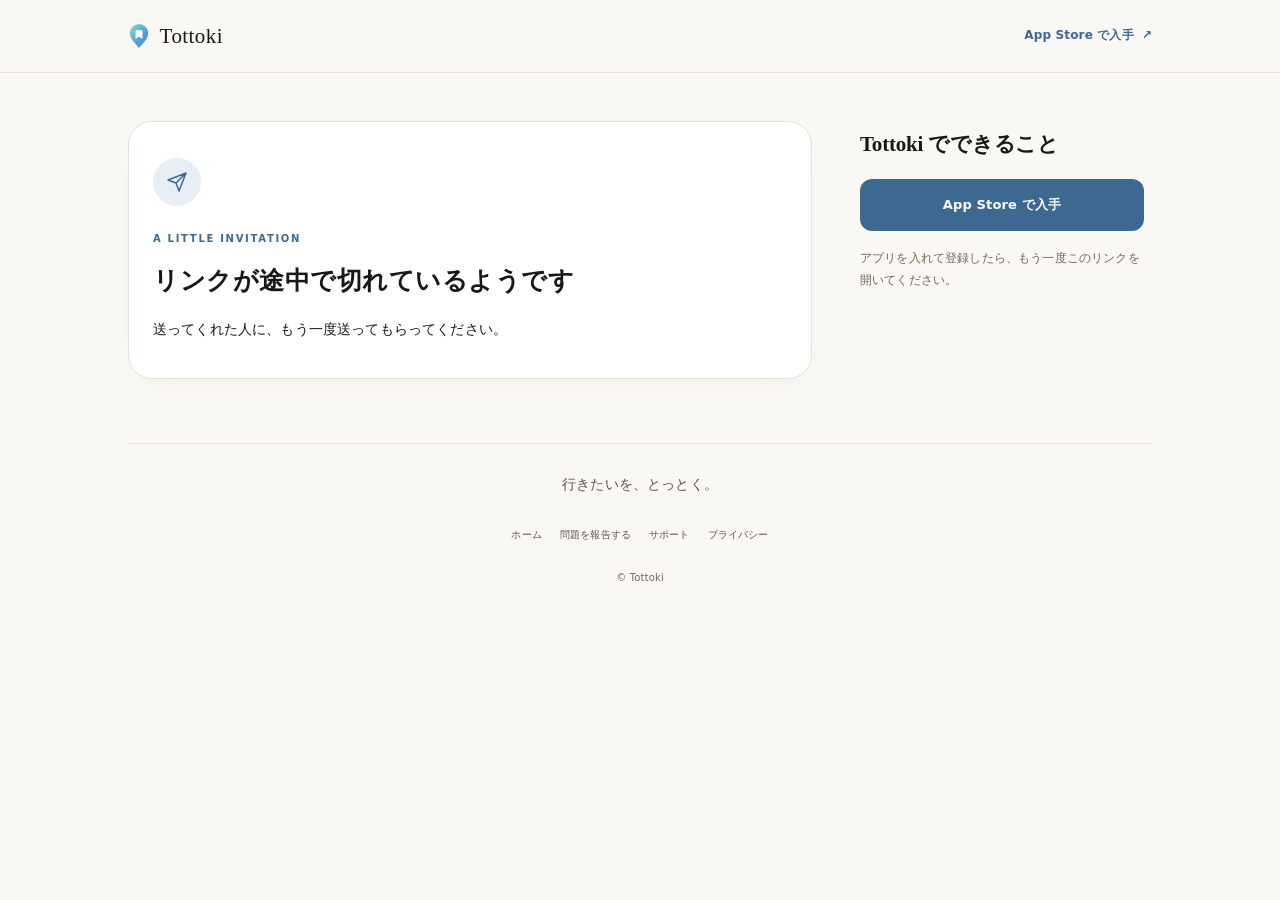
==== commit 67b4e703: "LP と共有ページのキャッチコピーを見直す AI っぽい言い回し（やさしい世界・寄り添います・あなたを待っています・意味の薄い英字の飾りなど）を減らし、アプリが何をするかを具体的に書く。  - LP:" ====
--- a/i/index.html
+++ b/i/index.html
@@ -234,9 +234,8 @@
             </details>
           </section>
           <section class="share-link-install" aria-labelledby="install-title">
-            <p class="share-eyebrow">WITH TOTTOKI</p>
             <h2 id="install-title" data-install-title>
-              「行きたい」から、次の旅へ。
+              Tottoki でできること
             </h2>
             <ul class="share-benefits" data-benefits hidden>
               <li>
